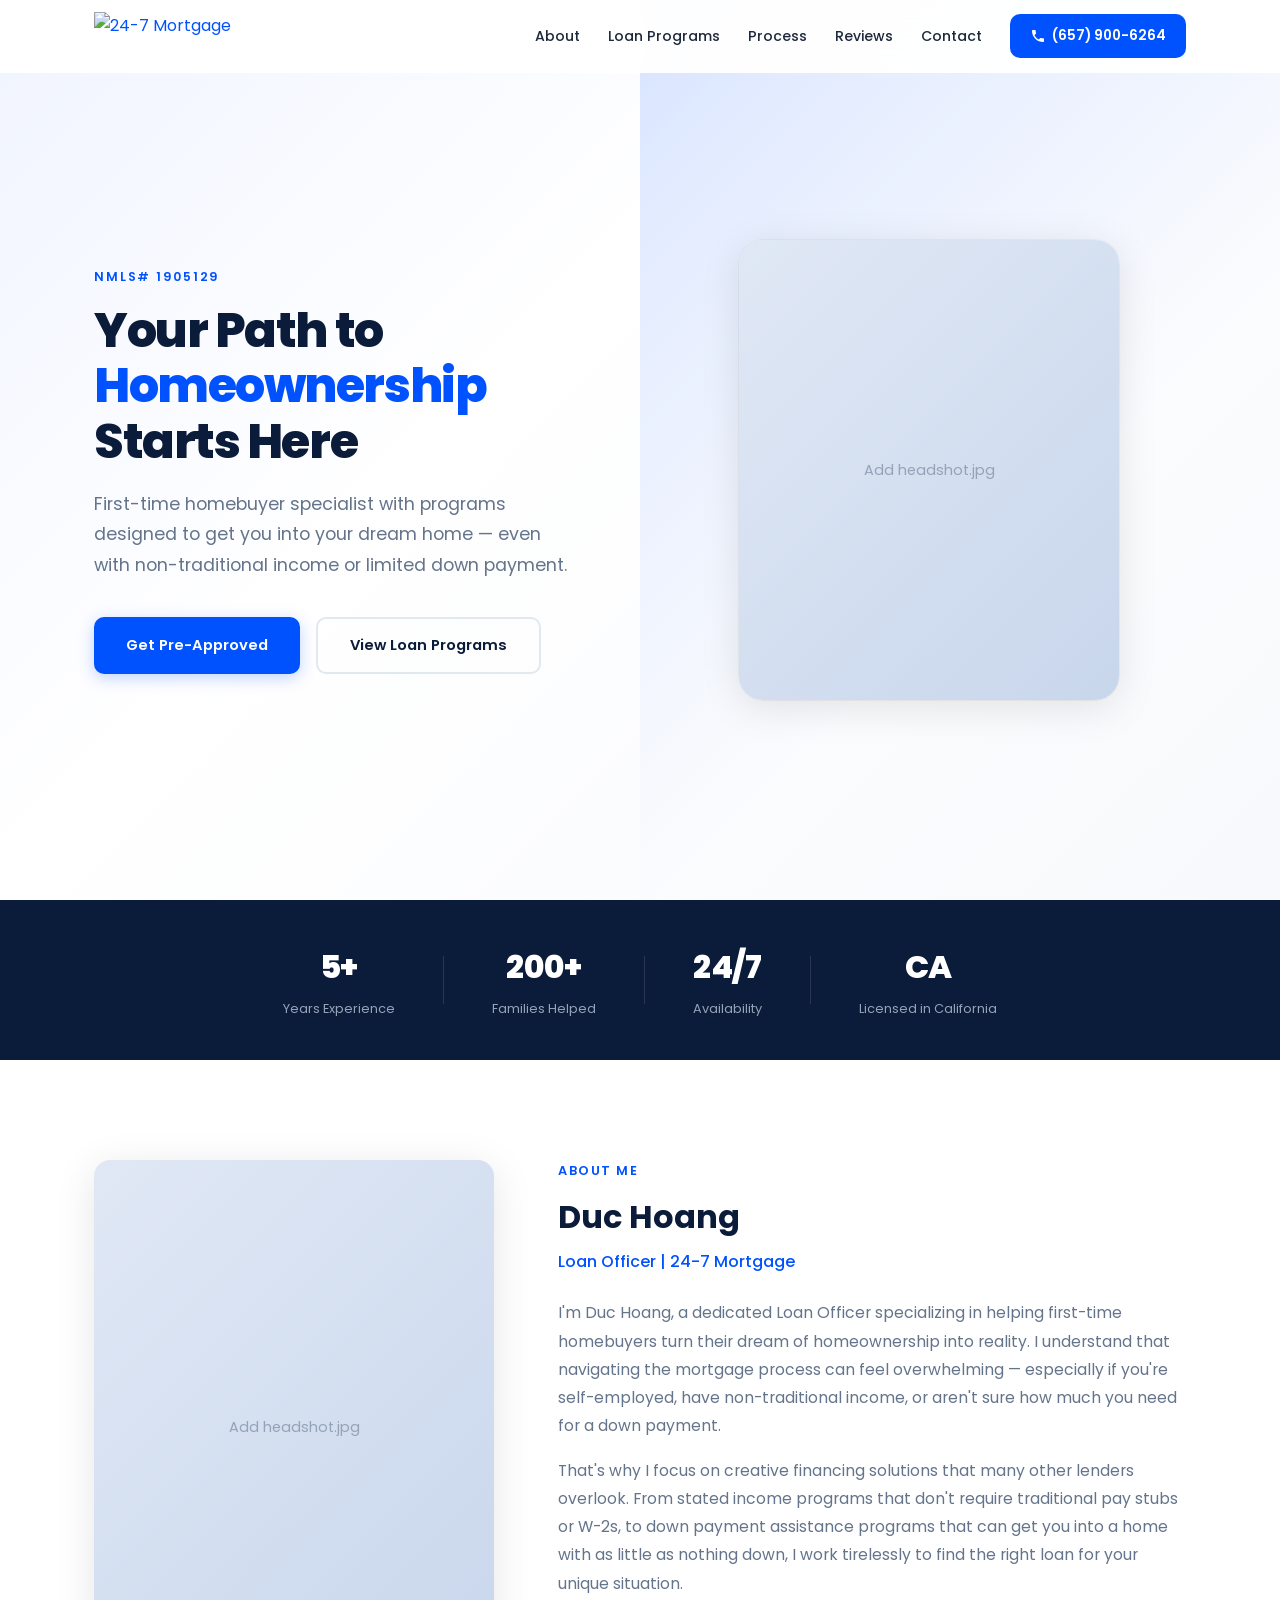
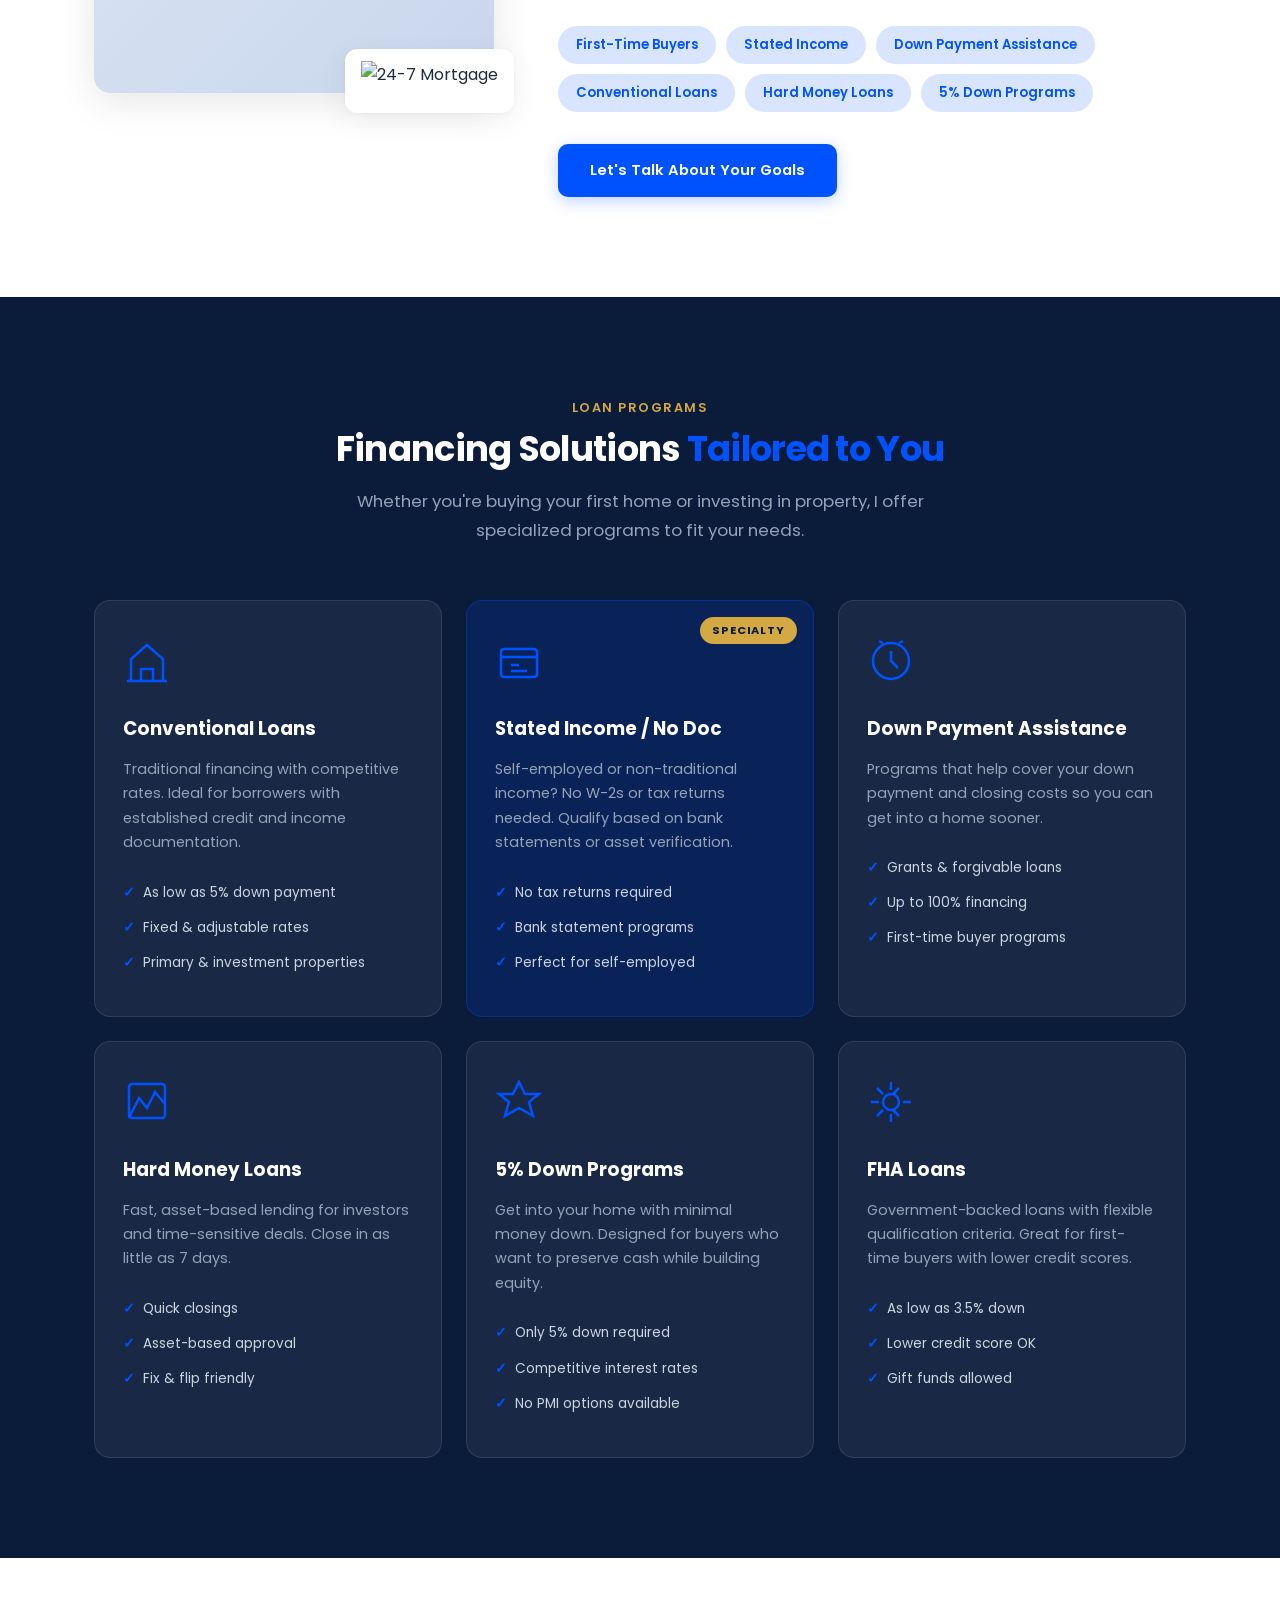
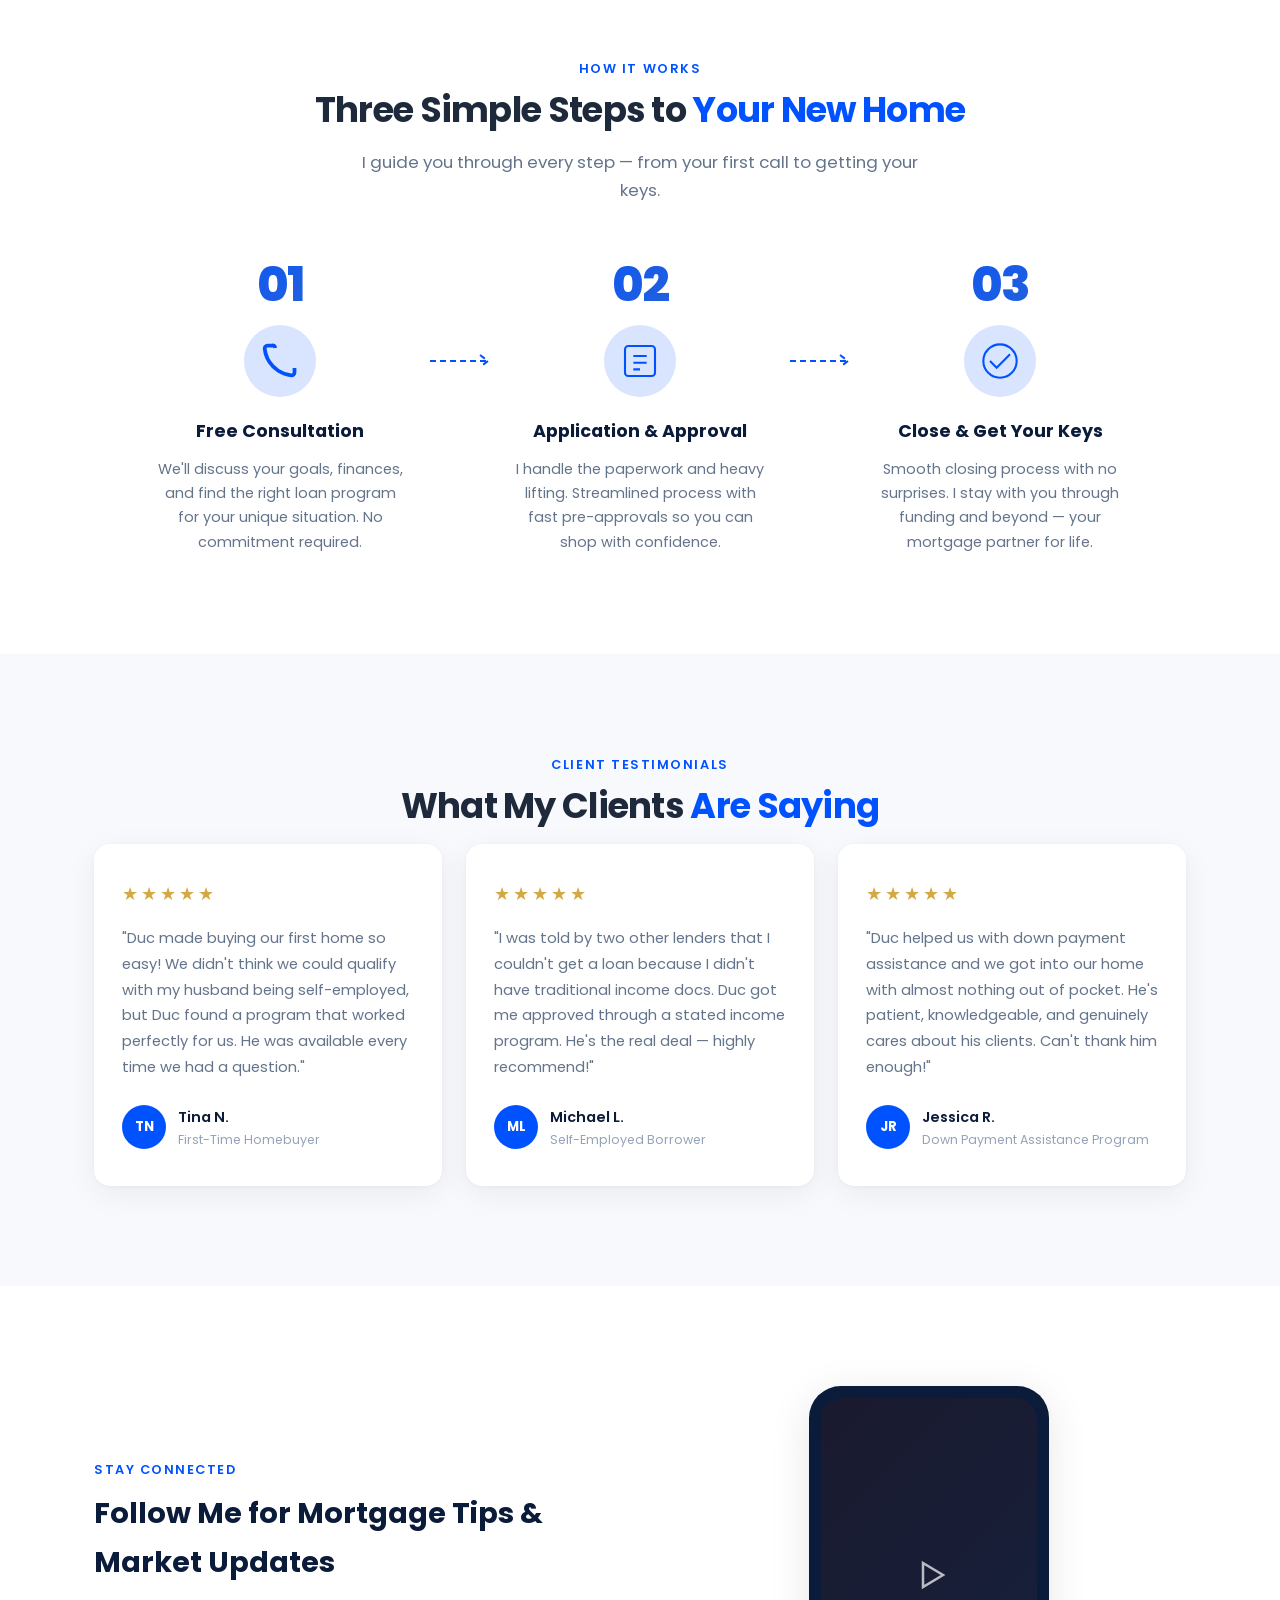
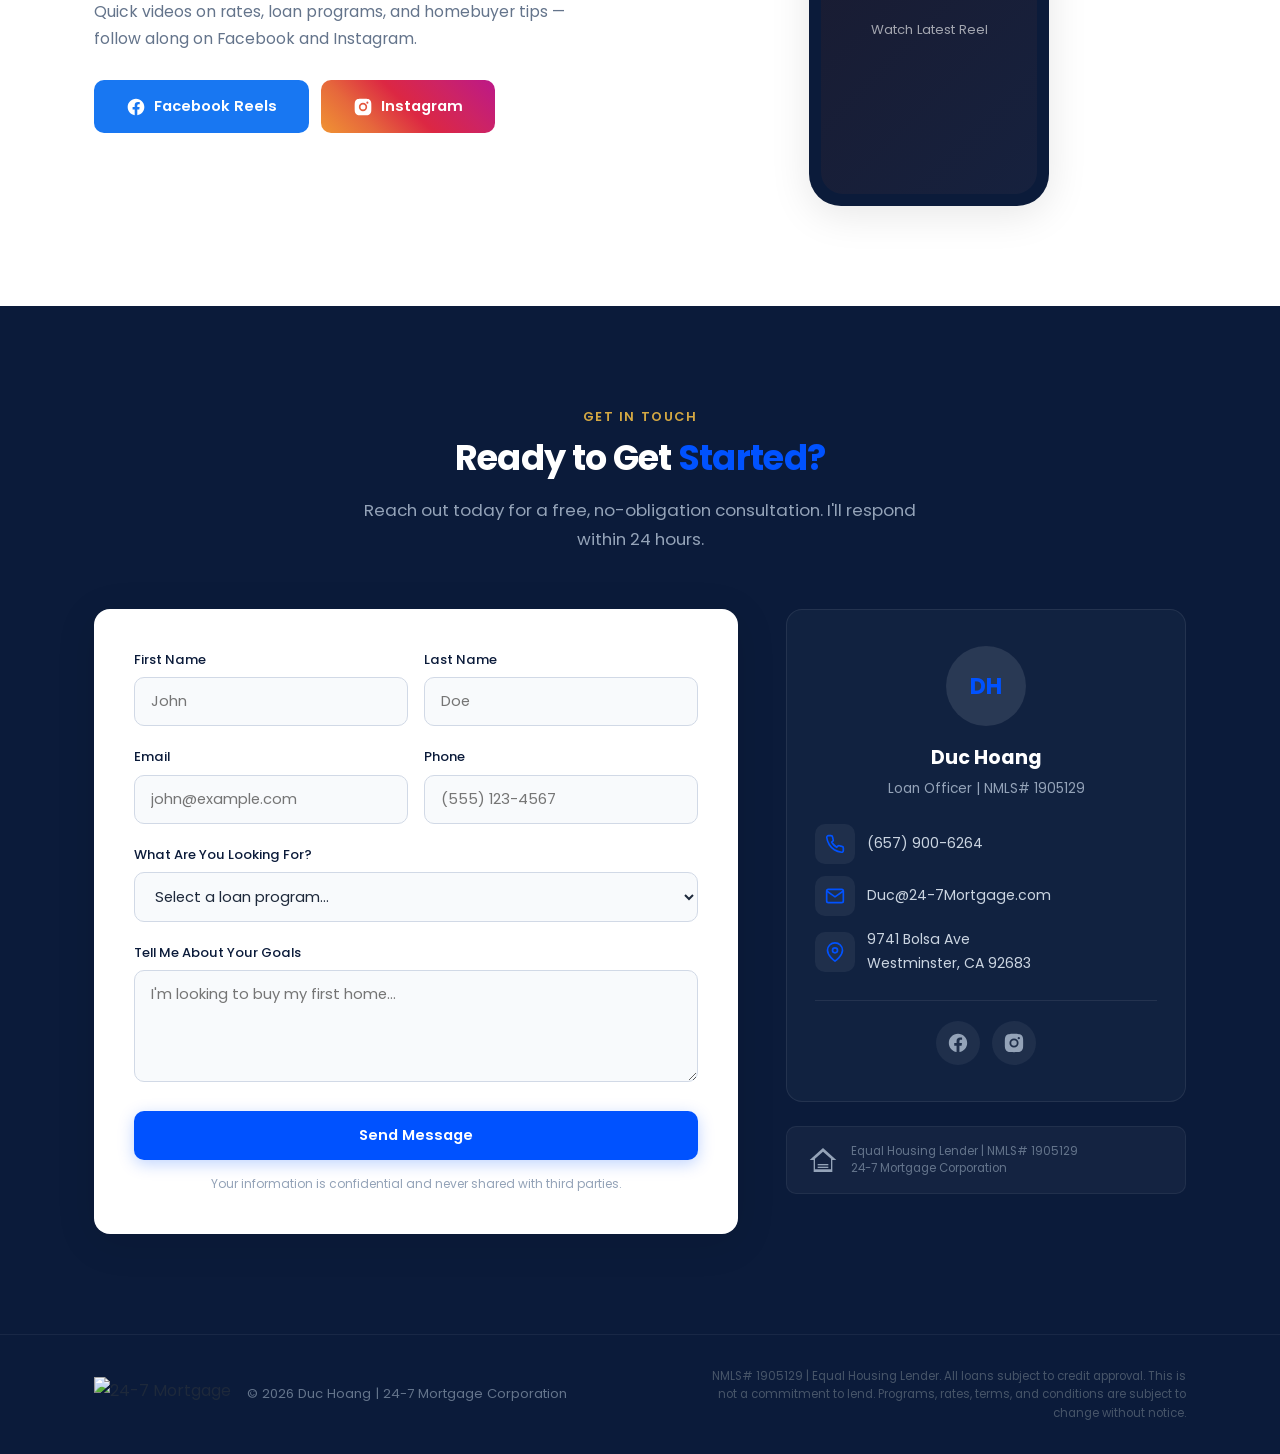
==== index.html @ 3cf1c1b5 "Initial commit: Duc Hoang loan officer website Single-page professional website with hero, about, lo" ====
<!DOCTYPE html>
<html lang="en">
<head>
  <meta charset="UTF-8">
  <meta name="viewport" content="width=device-width, initial-scale=1.0">
  <title>Duc Hoang | Loan Officer | 24-7 Mortgage</title>
  <meta name="description" content="Duc Hoang - Loan Officer at 24-7 Mortgage. First-time homebuyer specialist. Conventional, stated income, down payment assistance programs. NMLS# 1905129.">
  <link rel="preconnect" href="https://fonts.googleapis.com">
  <link rel="preconnect" href="https://fonts.gstatic.com" crossorigin>
  <link href="https://fonts.googleapis.com/css2?family=Poppins:wght@300;400;500;600;700;800&display=swap" rel="stylesheet">
  <link rel="stylesheet" href="styles.css">
</head>
<body>

  <!-- Navigation -->
  <nav class="navbar" id="navbar">
    <div class="nav-container">
      <a href="#hero" class="nav-logo">
        <img src="https://www.24-7mortgage.com/wp-content/uploads/2023/11/247-Logo-1.png" alt="24-7 Mortgage" class="logo-img">
      </a>
      <button class="nav-toggle" id="navToggle" aria-label="Toggle menu">
        <span></span><span></span><span></span>
      </button>
      <ul class="nav-links" id="navLinks">
        <li><a href="#about">About</a></li>
        <li><a href="#programs">Loan Programs</a></li>
        <li><a href="#process">Process</a></li>
        <li><a href="#reviews">Reviews</a></li>
        <li><a href="#contact">Contact</a></li>
        <li><a href="tel:6579006264" class="nav-cta">
          <svg viewBox="0 0 24 24" width="16" height="16" fill="currentColor"><path d="M6.62 10.79a15.053 15.053 0 006.59 6.59l2.2-2.2a1.003 1.003 0 011.01-.24c1.12.37 2.33.57 3.57.57.55 0 1 .45 1 1V20c0 .55-.45 1-1 1-9.39 0-17-7.61-17-17 0-.55.45-1 1-1h3.5c.55 0 1 .45 1 1 0 1.25.2 2.45.57 3.57.1.31.03.66-.25 1.02l-2.2 2.2z"/></svg>
          (657) 900-6264
        </a></li>
      </ul>
    </div>
  </nav>

  <!-- Hero Section -->
  <section class="hero" id="hero">
    <div class="hero-bg"></div>
    <div class="hero-container">
      <div class="hero-text">
        <p class="hero-label">NMLS# 1905129</p>
        <h1>Your Path to <span class="text-accent">Homeownership</span> Starts Here</h1>
        <p class="hero-subtitle">
          First-time homebuyer specialist with programs designed to get you into your dream home — even with non-traditional income or limited down payment.
        </p>
        <div class="hero-ctas">
          <a href="#contact" class="btn btn-primary">Get Pre-Approved</a>
          <a href="#programs" class="btn btn-outline">View Loan Programs</a>
        </div>
      </div>
      <div class="hero-image">
        <div class="hero-photo-wrapper">
          <!-- Save your headshot as "headshot.jpg" in this folder -->
          <img src="headshot.jpg" alt="Duc Hoang - Loan Officer" class="hero-photo"
               onerror="this.style.display='none'; this.parentElement.classList.add('placeholder-active');">
        </div>
      </div>
    </div>
  </section>

  <!-- Stats Bar -->
  <section class="stats-bar">
    <div class="stats-container">
      <div class="stat-item">
        <span class="stat-number" data-target="5">5+</span>
        <span class="stat-label">Years Experience</span>
      </div>
      <div class="stat-divider"></div>
      <div class="stat-item">
        <span class="stat-number">200+</span>
        <span class="stat-label">Families Helped</span>
      </div>
      <div class="stat-divider"></div>
      <div class="stat-item">
        <span class="stat-number">24/7</span>
        <span class="stat-label">Availability</span>
      </div>
      <div class="stat-divider"></div>
      <div class="stat-item">
        <span class="stat-number">CA</span>
        <span class="stat-label">Licensed in California</span>
      </div>
    </div>
  </section>

  <!-- About Section -->
  <section class="section" id="about">
    <div class="container">
      <div class="about-grid">
        <div class="about-image-col">
          <div class="about-photo-card">
            <img src="headshot.jpg" alt="Duc Hoang" class="about-photo"
                 onerror="this.style.display='none'; this.parentElement.classList.add('placeholder-active');">
          </div>
          <div class="about-badge">
            <img src="https://www.24-7mortgage.com/wp-content/uploads/2023/11/247-Logo-1.png" alt="24-7 Mortgage" class="about-logo">
          </div>
        </div>
        <div class="about-text-col">
          <p class="section-label">About Me</p>
          <h2>Duc Hoang</h2>
          <p class="about-title">Loan Officer | 24-7 Mortgage</p>
          <p class="about-bio">
            I'm Duc Hoang, a dedicated Loan Officer specializing in helping first-time homebuyers
            turn their dream of homeownership into reality. I understand that navigating the mortgage
            process can feel overwhelming — especially if you're self-employed, have non-traditional
            income, or aren't sure how much you need for a down payment.
          </p>
          <p class="about-bio">
            That's why I focus on creative financing solutions that many other lenders overlook.
            From stated income programs that don't require traditional pay stubs or W-2s, to
            down payment assistance programs that can get you into a home with as little as
            nothing down, I work tirelessly to find the right loan for your unique situation.
          </p>
          <div class="about-specialties">
            <div class="specialty-tag">First-Time Buyers</div>
            <div class="specialty-tag">Stated Income</div>
            <div class="specialty-tag">Down Payment Assistance</div>
            <div class="specialty-tag">Conventional Loans</div>
            <div class="specialty-tag">Hard Money Loans</div>
            <div class="specialty-tag">5% Down Programs</div>
          </div>
          <a href="#contact" class="btn btn-primary">Let's Talk About Your Goals</a>
        </div>
      </div>
    </div>
  </section>

  <!-- Loan Programs Section -->
  <section class="section section-dark" id="programs">
    <div class="container">
      <p class="section-label section-label-light">Loan Programs</p>
      <h2 class="section-heading section-heading-light">Financing Solutions <span class="text-accent">Tailored to You</span></h2>
      <p class="section-subtitle section-subtitle-light">
        Whether you're buying your first home or investing in property, I offer specialized programs to fit your needs.
      </p>

      <div class="programs-grid">
        <div class="program-card">
          <div class="program-icon">
            <svg viewBox="0 0 48 48" width="48" height="48" fill="none" stroke="#0052FF" stroke-width="2.5">
              <path d="M4 44h40M8 44V22l16-14 16 14v22M18 44V32h12v12"/>
            </svg>
          </div>
          <h3>Conventional Loans</h3>
          <p>Traditional financing with competitive rates. Ideal for borrowers with established credit and income documentation.</p>
          <ul class="program-features">
            <li>As low as 5% down payment</li>
            <li>Fixed & adjustable rates</li>
            <li>Primary & investment properties</li>
          </ul>
        </div>

        <div class="program-card program-card-featured">
          <div class="program-badge">Specialty</div>
          <div class="program-icon">
            <svg viewBox="0 0 48 48" width="48" height="48" fill="none" stroke="#0052FF" stroke-width="2.5">
              <rect x="6" y="12" width="36" height="28" rx="3"/><path d="M6 20h36M16 28h8M16 34h16"/>
            </svg>
          </div>
          <h3>Stated Income / No Doc</h3>
          <p>Self-employed or non-traditional income? No W-2s or tax returns needed. Qualify based on bank statements or asset verification.</p>
          <ul class="program-features">
            <li>No tax returns required</li>
            <li>Bank statement programs</li>
            <li>Perfect for self-employed</li>
          </ul>
        </div>

        <div class="program-card">
          <div class="program-icon">
            <svg viewBox="0 0 48 48" width="48" height="48" fill="none" stroke="#0052FF" stroke-width="2.5">
              <circle cx="24" cy="24" r="18"/><path d="M24 14v10l7 7"/><path d="M16 6l-4-2M32 6l4-2"/>
            </svg>
          </div>
          <h3>Down Payment Assistance</h3>
          <p>Programs that help cover your down payment and closing costs so you can get into a home sooner.</p>
          <ul class="program-features">
            <li>Grants & forgivable loans</li>
            <li>Up to 100% financing</li>
            <li>First-time buyer programs</li>
          </ul>
        </div>

        <div class="program-card">
          <div class="program-icon">
            <svg viewBox="0 0 48 48" width="48" height="48" fill="none" stroke="#0052FF" stroke-width="2.5">
              <path d="M6 40l10-20 8 10 8-16 10 12"/><rect x="6" y="6" width="36" height="34" rx="3"/>
            </svg>
          </div>
          <h3>Hard Money Loans</h3>
          <p>Fast, asset-based lending for investors and time-sensitive deals. Close in as little as 7 days.</p>
          <ul class="program-features">
            <li>Quick closings</li>
            <li>Asset-based approval</li>
            <li>Fix & flip friendly</li>
          </ul>
        </div>

        <div class="program-card">
          <div class="program-icon">
            <svg viewBox="0 0 48 48" width="48" height="48" fill="none" stroke="#0052FF" stroke-width="2.5">
              <path d="M24 4l6 12h14l-10 8 4 14-14-8-14 8 4-14L4 16h14z"/>
            </svg>
          </div>
          <h3>5% Down Programs</h3>
          <p>Get into your home with minimal money down. Designed for buyers who want to preserve cash while building equity.</p>
          <ul class="program-features">
            <li>Only 5% down required</li>
            <li>Competitive interest rates</li>
            <li>No PMI options available</li>
          </ul>
        </div>

        <div class="program-card">
          <div class="program-icon">
            <svg viewBox="0 0 48 48" width="48" height="48" fill="none" stroke="#0052FF" stroke-width="2.5">
              <path d="M24 4v8M4 24h8M36 24h8M24 36v8M10 10l6 6M32 10l-6 6M10 38l6-6M32 38l-6-6"/><circle cx="24" cy="24" r="8"/>
            </svg>
          </div>
          <h3>FHA Loans</h3>
          <p>Government-backed loans with flexible qualification criteria. Great for first-time buyers with lower credit scores.</p>
          <ul class="program-features">
            <li>As low as 3.5% down</li>
            <li>Lower credit score OK</li>
            <li>Gift funds allowed</li>
          </ul>
        </div>
      </div>
    </div>
  </section>

  <!-- Process Section -->
  <section class="section" id="process">
    <div class="container">
      <p class="section-label">How It Works</p>
      <h2 class="section-heading">Three Simple Steps to <span class="text-accent">Your New Home</span></h2>
      <p class="section-subtitle">
        I guide you through every step — from your first call to getting your keys.
      </p>

      <div class="process-grid">
        <div class="process-step">
          <div class="step-number">01</div>
          <div class="step-icon">
            <svg viewBox="0 0 48 48" width="40" height="40" fill="none" stroke="currentColor" stroke-width="2.5">
              <path d="M22 16.92v3a2 2 0 01-2.18 2 19.79 19.79 0 01-8.63-3.07 19.5 19.5 0 01-6-6A19.79 19.79 0 012.12 4.18 2 2 0 014.11 2h3a2 2 0 012 1.72" transform="scale(1.8) translate(1,1)"/>
            </svg>
          </div>
          <h3>Free Consultation</h3>
          <p>We'll discuss your goals, finances, and find the right loan program for your unique situation. No commitment required.</p>
        </div>

        <div class="process-connector">
          <svg viewBox="0 0 60 20" width="60" height="20" fill="none" stroke="#0052FF" stroke-width="2" stroke-dasharray="6 4">
            <path d="M0 10h60"/>
            <path d="M50 4l8 6-8 6" fill="none"/>
          </svg>
        </div>

        <div class="process-step">
          <div class="step-number">02</div>
          <div class="step-icon">
            <svg viewBox="0 0 48 48" width="40" height="40" fill="none" stroke="currentColor" stroke-width="2.5">
              <rect x="6" y="6" width="36" height="36" rx="4"/><path d="M16 18h16M16 26h16M16 34h8"/>
            </svg>
          </div>
          <h3>Application &amp; Approval</h3>
          <p>I handle the paperwork and heavy lifting. Streamlined process with fast pre-approvals so you can shop with confidence.</p>
        </div>

        <div class="process-connector">
          <svg viewBox="0 0 60 20" width="60" height="20" fill="none" stroke="#0052FF" stroke-width="2" stroke-dasharray="6 4">
            <path d="M0 10h60"/>
            <path d="M50 4l8 6-8 6" fill="none"/>
          </svg>
        </div>

        <div class="process-step">
          <div class="step-number">03</div>
          <div class="step-icon">
            <svg viewBox="0 0 48 48" width="40" height="40" fill="none" stroke="currentColor" stroke-width="2.5">
              <path d="M12 24l8 8 16-16"/><circle cx="24" cy="24" r="20"/>
            </svg>
          </div>
          <h3>Close &amp; Get Your Keys</h3>
          <p>Smooth closing process with no surprises. I stay with you through funding and beyond — your mortgage partner for life.</p>
        </div>
      </div>
    </div>
  </section>

  <!-- Reviews / Testimonials Section -->
  <section class="section section-alt" id="reviews">
    <div class="container">
      <p class="section-label">Client Testimonials</p>
      <h2 class="section-heading">What My Clients <span class="text-accent">Are Saying</span></h2>

      <div class="reviews-grid">
        <div class="review-card">
          <div class="review-stars">&#9733;&#9733;&#9733;&#9733;&#9733;</div>
          <p class="review-text">
            "Duc made buying our first home so easy! We didn't think we could qualify with my husband being self-employed, but Duc found a program that worked perfectly for us. He was available every time we had a question."
          </p>
          <div class="review-author">
            <div class="review-avatar">TN</div>
            <div>
              <p class="review-name">Tina N.</p>
              <p class="review-detail">First-Time Homebuyer</p>
            </div>
          </div>
        </div>

        <div class="review-card">
          <div class="review-stars">&#9733;&#9733;&#9733;&#9733;&#9733;</div>
          <p class="review-text">
            "I was told by two other lenders that I couldn't get a loan because I didn't have traditional income docs. Duc got me approved through a stated income program. He's the real deal — highly recommend!"
          </p>
          <div class="review-author">
            <div class="review-avatar">ML</div>
            <div>
              <p class="review-name">Michael L.</p>
              <p class="review-detail">Self-Employed Borrower</p>
            </div>
          </div>
        </div>

        <div class="review-card">
          <div class="review-stars">&#9733;&#9733;&#9733;&#9733;&#9733;</div>
          <p class="review-text">
            "Duc helped us with down payment assistance and we got into our home with almost nothing out of pocket. He's patient, knowledgeable, and genuinely cares about his clients. Can't thank him enough!"
          </p>
          <div class="review-author">
            <div class="review-avatar">JR</div>
            <div>
              <p class="review-name">Jessica R.</p>
              <p class="review-detail">Down Payment Assistance Program</p>
            </div>
          </div>
        </div>
      </div>
    </div>
  </section>

  <!-- Social / Facebook Reels Section -->
  <section class="section">
    <div class="container">
      <div class="social-banner">
        <div class="social-text">
          <p class="section-label">Stay Connected</p>
          <h2>Follow Me for Mortgage Tips &amp; Market Updates</h2>
          <p class="social-desc">Quick videos on rates, loan programs, and homebuyer tips — follow along on Facebook and Instagram.</p>
          <div class="social-links">
            <a href="https://www.facebook.com/duc.hoang.9146" class="btn btn-social-fb" target="_blank" rel="noopener">
              <svg viewBox="0 0 24 24" width="20" height="20" fill="currentColor"><path d="M12 2C6.477 2 2 6.477 2 12c0 4.991 3.657 9.128 8.438 9.879V14.89h-2.54V12h2.54V9.797c0-2.506 1.492-3.89 3.777-3.89 1.094 0 2.238.195 2.238.195v2.46h-1.26c-1.243 0-1.63.771-1.63 1.562V12h2.773l-.443 2.89h-2.33v6.989C18.343 21.129 22 16.99 22 12c0-5.523-4.477-10-10-10z"/></svg>
              Facebook Reels
            </a>
            <a href="https://www.instagram.com/duc.hoang.9146/" class="btn btn-social-ig" target="_blank" rel="noopener">
              <svg viewBox="0 0 24 24" width="20" height="20" fill="currentColor"><path d="M12 2c2.717 0 3.056.01 4.122.06 1.065.05 1.79.217 2.428.465.66.254 1.216.598 1.772 1.153.509.5.902 1.105 1.153 1.772.247.637.415 1.363.465 2.428.047 1.066.06 1.405.06 4.122 0 2.717-.01 3.056-.06 4.122-.05 1.065-.218 1.79-.465 2.428a4.883 4.883 0 01-1.153 1.772c-.5.508-1.105.902-1.772 1.153-.637.247-1.363.415-2.428.465-1.066.047-1.405.06-4.122.06-2.717 0-3.056-.01-4.122-.06-1.065-.05-1.79-.218-2.428-.465a4.89 4.89 0 01-1.772-1.153 4.904 4.904 0 01-1.153-1.772c-.248-.637-.415-1.363-.465-2.428C2.013 15.056 2 14.717 2 12c0-2.717.01-3.056.06-4.122.05-1.066.217-1.79.465-2.428a4.88 4.88 0 011.153-1.772A4.897 4.897 0 015.45 2.525c.638-.248 1.362-.415 2.428-.465C8.944 2.013 9.283 2 12 2zm0 5a5 5 0 100 10 5 5 0 000-10zm0 2a3 3 0 110 6 3 3 0 010-6zm5.25-3.5a1.25 1.25 0 10 0 2.5 1.25 1.25 0 000-2.5z"/></svg>
              Instagram
            </a>
          </div>
        </div>
        <div class="social-visual">
          <div class="social-phone-mockup">
            <div class="phone-screen">
              <div class="reel-placeholder">
                <svg viewBox="0 0 48 48" width="48" height="48" fill="none" stroke="#fff" stroke-width="2.5">
                  <polygon points="18,12 38,24 18,36"/>
                </svg>
                <p>Watch Latest Reel</p>
              </div>
            </div>
          </div>
        </div>
      </div>
    </div>
  </section>

  <!-- Contact Section -->
  <section class="section section-dark" id="contact">
    <div class="container">
      <p class="section-label section-label-light">Get In Touch</p>
      <h2 class="section-heading section-heading-light">Ready to Get <span class="text-accent">Started?</span></h2>
      <p class="section-subtitle section-subtitle-light">
        Reach out today for a free, no-obligation consultation. I'll respond within 24 hours.
      </p>

      <div class="contact-grid">
        <form class="contact-form" id="contactForm">
          <div class="form-row">
            <div class="form-group">
              <label for="firstName">First Name</label>
              <input type="text" id="firstName" name="firstName" required placeholder="John">
            </div>
            <div class="form-group">
              <label for="lastName">Last Name</label>
              <input type="text" id="lastName" name="lastName" required placeholder="Doe">
            </div>
          </div>
          <div class="form-row">
            <div class="form-group">
              <label for="email">Email</label>
              <input type="email" id="email" name="email" required placeholder="john@example.com">
            </div>
            <div class="form-group">
              <label for="phone">Phone</label>
              <input type="tel" id="phone" name="phone" placeholder="(555) 123-4567">
            </div>
          </div>
          <div class="form-group">
            <label for="loanType">What Are You Looking For?</label>
            <select id="loanType" name="loanType">
              <option value="">Select a loan program...</option>
              <option value="conventional">Conventional Loan</option>
              <option value="stated-income">Stated Income / No Doc</option>
              <option value="dpa">Down Payment Assistance</option>
              <option value="fha">FHA Loan</option>
              <option value="hard-money">Hard Money Loan</option>
              <option value="5-percent">5% Down Program</option>
              <option value="other">Other / Not Sure</option>
            </select>
          </div>
          <div class="form-group">
            <label for="message">Tell Me About Your Goals</label>
            <textarea id="message" name="message" rows="4" placeholder="I'm looking to buy my first home..."></textarea>
          </div>
          <button type="submit" class="btn btn-primary btn-full">Send Message</button>
          <p class="form-disclaimer">Your information is confidential and never shared with third parties.</p>
        </form>

        <div class="contact-info-col">
          <div class="contact-card">
            <div class="contact-photo-small">
              <img src="headshot.jpg" alt="Duc Hoang"
                   onerror="this.style.display='none'; this.parentElement.innerHTML='<span>DH</span>';">
            </div>
            <h3>Duc Hoang</h3>
            <p class="contact-card-title">Loan Officer | NMLS# 1905129</p>

            <div class="contact-details">
              <a href="tel:6579006264" class="contact-detail-item">
                <div class="detail-icon">
                  <svg viewBox="0 0 24 24" width="20" height="20" fill="none" stroke="currentColor" stroke-width="2"><path d="M22 16.92v3a2 2 0 01-2.18 2 19.79 19.79 0 01-8.63-3.07 19.5 19.5 0 01-6-6A19.79 19.79 0 012.12 4.18 2 2 0 014.11 2h3a2 2 0 012 1.72c.127.96.361 1.903.7 2.81a2 2 0 01-.45 2.11L8.09 9.91a16 16 0 006 6l1.27-1.27a2 2 0 012.11-.45c.907.339 1.85.573 2.81.7A2 2 0 0122 16.92z"/></svg>
                </div>
                (657) 900-6264
              </a>

              <a href="mailto:Duc@24-7Mortgage.com" class="contact-detail-item">
                <div class="detail-icon">
                  <svg viewBox="0 0 24 24" width="20" height="20" fill="none" stroke="currentColor" stroke-width="2"><path d="M4 4h16c1.1 0 2 .9 2 2v12c0 1.1-.9 2-2 2H4c-1.1 0-2-.9-2-2V6c0-1.1.9-2 2-2z"/><polyline points="22,6 12,13 2,6"/></svg>
                </div>
                Duc@24-7Mortgage.com
              </a>

              <div class="contact-detail-item">
                <div class="detail-icon">
                  <svg viewBox="0 0 24 24" width="20" height="20" fill="none" stroke="currentColor" stroke-width="2"><path d="M21 10c0 7-9 13-9 13s-9-6-9-13a9 9 0 0118 0z"/><circle cx="12" cy="10" r="3"/></svg>
                </div>
                <span>9741 Bolsa Ave<br>Westminster, CA 92683</span>
              </div>
            </div>

            <div class="contact-social-row">
              <a href="https://www.facebook.com/duc.hoang.9146" target="_blank" rel="noopener" class="social-icon-link" aria-label="Facebook">
                <svg viewBox="0 0 24 24" width="22" height="22" fill="currentColor"><path d="M12 2C6.477 2 2 6.477 2 12c0 4.991 3.657 9.128 8.438 9.879V14.89h-2.54V12h2.54V9.797c0-2.506 1.492-3.89 3.777-3.89 1.094 0 2.238.195 2.238.195v2.46h-1.26c-1.243 0-1.63.771-1.63 1.562V12h2.773l-.443 2.89h-2.33v6.989C18.343 21.129 22 16.99 22 12c0-5.523-4.477-10-10-10z"/></svg>
              </a>
              <a href="https://www.instagram.com/duc.hoang.9146/" target="_blank" rel="noopener" class="social-icon-link" aria-label="Instagram">
                <svg viewBox="0 0 24 24" width="22" height="22" fill="currentColor"><path d="M12 2c2.717 0 3.056.01 4.122.06 1.065.05 1.79.217 2.428.465.66.254 1.216.598 1.772 1.153.509.5.902 1.105 1.153 1.772.247.637.415 1.363.465 2.428.047 1.066.06 1.405.06 4.122 0 2.717-.01 3.056-.06 4.122-.05 1.065-.218 1.79-.465 2.428a4.883 4.883 0 01-1.153 1.772c-.5.508-1.105.902-1.772 1.153-.637.247-1.363.415-2.428.465-1.066.047-1.405.06-4.122.06-2.717 0-3.056-.01-4.122-.06-1.065-.05-1.79-.218-2.428-.465a4.89 4.89 0 01-1.772-1.153 4.904 4.904 0 01-1.153-1.772c-.248-.637-.415-1.363-.465-2.428C2.013 15.056 2 14.717 2 12c0-2.717.01-3.056.06-4.122.05-1.066.217-1.79.465-2.428a4.88 4.88 0 011.153-1.772A4.897 4.897 0 015.45 2.525c.638-.248 1.362-.415 2.428-.465C8.944 2.013 9.283 2 12 2zm0 5a5 5 0 100 10 5 5 0 000-10zm0 2a3 3 0 110 6 3 3 0 010-6zm5.25-3.5a1.25 1.25 0 10 0 2.5 1.25 1.25 0 000-2.5z"/></svg>
              </a>
            </div>
          </div>

          <div class="equal-housing">
            <svg viewBox="0 0 24 24" width="32" height="32" fill="#94a3b8"><path d="M12 3L2 12h3v9h14v-9h3L12 3zm0 2.84L18 11v8H6v-8l6-5.16z"/><rect x="8" y="15" width="8" height="1" fill="#94a3b8"/><rect x="8" y="17" width="8" height="1" fill="#94a3b8"/></svg>
            <p>Equal Housing Lender | NMLS# 1905129<br>24-7 Mortgage Corporation</p>
          </div>
        </div>
      </div>
    </div>
  </section>

  <!-- Footer -->
  <footer class="footer">
    <div class="container footer-grid">
      <div class="footer-left">
        <img src="https://www.24-7mortgage.com/wp-content/uploads/2023/11/247-Logo-1.png" alt="24-7 Mortgage" class="footer-logo">
        <p>&copy; 2026 Duc Hoang | 24-7 Mortgage Corporation</p>
      </div>
      <div class="footer-right">
        <p class="footer-legal">
          NMLS# 1905129 | Equal Housing Lender. All loans subject to credit approval.
          This is not a commitment to lend. Programs, rates, terms, and conditions are subject to change without notice.
        </p>
      </div>
    </div>
  </footer>

  <script src="script.js"></script>
</body>
</html>
---- styles.css ----
/* ===== Reset & Base ===== */
*, *::before, *::after {
  margin: 0;
  padding: 0;
  box-sizing: border-box;
}

:root {
  --color-primary: #0C3DAF;
  --color-primary-dark: #0a2f85;
  --color-primary-light: #3366CC;
  --color-accent: #0052FF;
  --color-accent-glow: rgba(0, 82, 255, 0.15);
  --color-dark: #0B1B3A;
  --color-dark-soft: #112240;
  --color-text: #1e293b;
  --color-text-light: #64748b;
  --color-text-muted: #94a3b8;
  --color-bg: #ffffff;
  --color-bg-alt: #f7f9fc;
  --color-border: #e2e8f0;
  --color-gold: #D4A843;
  --font: 'Poppins', -apple-system, BlinkMacSystemFont, sans-serif;
  --max-width: 1140px;
  --radius: 16px;
  --radius-sm: 10px;
  --shadow: 0 2px 8px rgba(0,0,0,0.06), 0 8px 24px rgba(0,0,0,0.04);
  --shadow-lg: 0 8px 40px rgba(0,0,0,0.1);
  --shadow-card: 0 1px 4px rgba(0,0,0,0.04), 0 8px 32px rgba(0,0,0,0.06);
  --transition: 0.3s ease;
}

html {
  scroll-behavior: smooth;
  scroll-padding-top: 80px;
}

body {
  font-family: var(--font);
  color: var(--color-text);
  background: var(--color-bg);
  line-height: 1.7;
  -webkit-font-smoothing: antialiased;
}

a {
  color: var(--color-accent);
  text-decoration: none;
  transition: color var(--transition);
}

a:hover { color: var(--color-primary); }

img { max-width: 100%; display: block; }

/* ===== Layout ===== */
.container {
  max-width: var(--max-width);
  margin: 0 auto;
  padding: 0 24px;
}

.section { padding: 100px 0; }
.section-alt { background: var(--color-bg-alt); }

.section-dark {
  background: var(--color-dark);
  color: #fff;
}

.section-label {
  font-size: 0.8rem;
  font-weight: 600;
  text-transform: uppercase;
  letter-spacing: 0.12em;
  color: var(--color-accent);
  margin-bottom: 8px;
}

.section-label-light { color: var(--color-gold); }

.section-heading {
  font-size: 2.2rem;
  font-weight: 700;
  line-height: 1.25;
  margin-bottom: 16px;
  letter-spacing: -0.02em;
}

.section-heading-light { color: #fff; }

.section-subtitle {
  color: var(--color-text-light);
  max-width: 580px;
  margin: 0 auto 56px;
  font-size: 1.05rem;
  text-align: center;
}

.section-subtitle-light { color: #94a3b8; }

.text-accent { color: var(--color-accent); }

/* Center headings when no grid */
.section-label,
.section-heading {
  text-align: center;
}

/* ===== Navbar ===== */
.navbar {
  position: fixed;
  top: 0;
  left: 0;
  right: 0;
  z-index: 1000;
  background: rgba(255,255,255,0.95);
  backdrop-filter: blur(16px);
  border-bottom: 1px solid transparent;
  transition: all var(--transition);
}

.navbar.scrolled {
  border-bottom-color: var(--color-border);
  box-shadow: 0 2px 20px rgba(0,0,0,0.06);
}

.nav-container {
  max-width: var(--max-width);
  margin: 0 auto;
  padding: 0 24px;
  display: flex;
  align-items: center;
  justify-content: space-between;
  height: 72px;
}

.nav-logo { display: flex; align-items: center; }

.logo-img {
  height: 48px;
  width: auto;
}

.nav-links {
  list-style: none;
  display: flex;
  align-items: center;
  gap: 28px;
}

.nav-links a {
  font-size: 0.88rem;
  font-weight: 500;
  color: var(--color-text);
  transition: color var(--transition);
}

.nav-links a:hover { color: var(--color-accent); }

.nav-cta {
  display: inline-flex !important;
  align-items: center;
  gap: 6px;
  background: var(--color-accent);
  color: #fff !important;
  padding: 10px 20px;
  border-radius: var(--radius-sm);
  font-weight: 600 !important;
  font-size: 0.85rem !important;
  transition: background var(--transition), transform var(--transition) !important;
}

.nav-cta:hover {
  background: var(--color-primary) !important;
  color: #fff !important;
  transform: translateY(-1px);
}

.nav-toggle {
  display: none;
  flex-direction: column;
  gap: 5px;
  background: none;
  border: none;
  cursor: pointer;
  padding: 6px;
}

.nav-toggle span {
  width: 24px;
  height: 2.5px;
  background: var(--color-dark);
  border-radius: 2px;
  transition: var(--transition);
}

/* ===== Hero ===== */
.hero {
  position: relative;
  min-height: 100vh;
  display: flex;
  align-items: center;
  overflow: hidden;
  background: linear-gradient(135deg, #f0f4ff 0%, #ffffff 40%, #f7f9fc 100%);
}

.hero-bg {
  position: absolute;
  top: 0;
  right: 0;
  width: 50%;
  height: 100%;
  background: linear-gradient(135deg, var(--color-accent-glow) 0%, transparent 60%);
  pointer-events: none;
}

.hero-container {
  max-width: var(--max-width);
  margin: 0 auto;
  padding: 120px 24px 80px;
  display: grid;
  grid-template-columns: 1fr 1fr;
  gap: 64px;
  align-items: center;
  width: 100%;
}

.hero-text { position: relative; z-index: 2; }

.hero-label {
  font-size: 0.78rem;
  font-weight: 600;
  text-transform: uppercase;
  letter-spacing: 0.15em;
  color: var(--color-accent);
  margin-bottom: 16px;
}

.hero h1 {
  font-size: 3rem;
  font-weight: 800;
  line-height: 1.15;
  color: var(--color-dark);
  letter-spacing: -0.03em;
  margin-bottom: 20px;
}

.hero-subtitle {
  font-size: 1.1rem;
  color: var(--color-text-light);
  line-height: 1.75;
  margin-bottom: 36px;
  max-width: 480px;
}

.hero-ctas {
  display: flex;
  gap: 16px;
  flex-wrap: wrap;
}

.hero-image {
  display: flex;
  justify-content: center;
  align-items: center;
  position: relative;
  z-index: 2;
}

.hero-photo-wrapper {
  width: 380px;
  height: 460px;
  border-radius: 24px;
  overflow: hidden;
  background: linear-gradient(135deg, #e0e8f5, #c8d6ec);
  box-shadow: var(--shadow-lg), 0 0 0 1px rgba(0,0,0,0.04);
  position: relative;
}

.hero-photo-wrapper.placeholder-active::after {
  content: "Add headshot.jpg";
  position: absolute;
  inset: 0;
  display: flex;
  align-items: center;
  justify-content: center;
  color: var(--color-text-muted);
  font-size: 0.9rem;
}

.hero-photo {
  width: 100%;
  height: 100%;
  object-fit: cover;
  object-position: top center;
}

/* ===== Buttons ===== */
.btn {
  display: inline-flex;
  align-items: center;
  gap: 8px;
  font-family: var(--font);
  font-weight: 600;
  font-size: 0.92rem;
  padding: 14px 32px;
  border-radius: var(--radius-sm);
  border: none;
  cursor: pointer;
  transition: all var(--transition);
  text-decoration: none;
}

.btn-primary {
  background: var(--color-accent);
  color: #fff;
  box-shadow: 0 4px 16px rgba(0, 82, 255, 0.25);
}

.btn-primary:hover {
  background: var(--color-primary);
  color: #fff;
  transform: translateY(-2px);
  box-shadow: 0 6px 24px rgba(0, 82, 255, 0.35);
}

.btn-outline {
  background: transparent;
  color: var(--color-dark);
  border: 2px solid var(--color-border);
}

.btn-outline:hover {
  border-color: var(--color-accent);
  color: var(--color-accent);
  transform: translateY(-2px);
}

.btn-full { width: 100%; justify-content: center; }

.btn-social-fb {
  background: #1877F2;
  color: #fff;
}

.btn-social-fb:hover {
  background: #1466d4;
  color: #fff;
  transform: translateY(-2px);
}

.btn-social-ig {
  background: linear-gradient(45deg, #f09433, #e6683c, #dc2743, #cc2366, #bc1888);
  color: #fff;
}

.btn-social-ig:hover {
  opacity: 0.9;
  color: #fff;
  transform: translateY(-2px);
}

/* ===== Stats Bar ===== */
.stats-bar {
  background: var(--color-dark);
  padding: 40px 0;
}

.stats-container {
  max-width: var(--max-width);
  margin: 0 auto;
  padding: 0 24px;
  display: flex;
  justify-content: center;
  align-items: center;
  gap: 48px;
}

.stat-item {
  display: flex;
  flex-direction: column;
  align-items: center;
  text-align: center;
}

.stat-item .stat-number {
  font-size: 2rem;
  font-weight: 800;
  color: #fff;
  letter-spacing: -0.02em;
}

.stat-item .stat-label {
  font-size: 0.8rem;
  color: #94a3b8;
  margin-top: 4px;
  font-weight: 400;
}

.stat-divider {
  width: 1px;
  height: 48px;
  background: rgba(255,255,255,0.12);
}

/* ===== About ===== */
.about-grid {
  display: grid;
  grid-template-columns: 400px 1fr;
  gap: 64px;
  align-items: start;
}

.about-image-col {
  position: relative;
}

.about-photo-card {
  border-radius: var(--radius);
  overflow: hidden;
  background: linear-gradient(135deg, #e0e8f5, #c8d6ec);
  aspect-ratio: 3/4;
  box-shadow: var(--shadow-lg);
  position: relative;
}

.about-photo-card.placeholder-active::after {
  content: "Add headshot.jpg";
  position: absolute;
  inset: 0;
  display: flex;
  align-items: center;
  justify-content: center;
  color: var(--color-text-muted);
  font-size: 0.9rem;
}

.about-photo {
  width: 100%;
  height: 100%;
  object-fit: cover;
  object-position: top center;
}

.about-badge {
  position: absolute;
  bottom: -20px;
  right: -20px;
  background: #fff;
  border-radius: 12px;
  padding: 12px 16px;
  box-shadow: var(--shadow-card);
}

.about-logo {
  height: 40px;
  width: auto;
}

.about-text-col .section-label { text-align: left; }

.about-text-col h2 {
  font-size: 2rem;
  font-weight: 700;
  color: var(--color-dark);
  margin-bottom: 4px;
  text-align: left;
}

.about-title {
  font-size: 1rem;
  color: var(--color-accent);
  font-weight: 500;
  margin-bottom: 24px;
}

.about-bio {
  color: var(--color-text-light);
  font-size: 0.98rem;
  line-height: 1.8;
  margin-bottom: 16px;
}

.about-specialties {
  display: flex;
  flex-wrap: wrap;
  gap: 10px;
  margin: 28px 0 32px;
}

.specialty-tag {
  background: var(--color-accent-glow);
  color: var(--color-accent);
  padding: 8px 18px;
  border-radius: 50px;
  font-size: 0.82rem;
  font-weight: 600;
}

/* ===== Loan Programs ===== */
.programs-grid {
  display: grid;
  grid-template-columns: repeat(3, 1fr);
  gap: 24px;
}

.program-card {
  background: rgba(255,255,255,0.06);
  border: 1px solid rgba(255,255,255,0.1);
  border-radius: var(--radius);
  padding: 36px 28px;
  transition: all var(--transition);
  position: relative;
}

.program-card:hover {
  background: rgba(255,255,255,0.1);
  border-color: rgba(255,255,255,0.2);
  transform: translateY(-4px);
}

.program-card-featured {
  background: rgba(0, 82, 255, 0.15);
  border-color: rgba(0, 82, 255, 0.3);
}

.program-badge {
  position: absolute;
  top: 16px;
  right: 16px;
  background: var(--color-gold);
  color: var(--color-dark);
  font-size: 0.7rem;
  font-weight: 700;
  text-transform: uppercase;
  letter-spacing: 0.08em;
  padding: 4px 12px;
  border-radius: 50px;
}

.program-icon {
  margin-bottom: 20px;
}

.program-card h3 {
  font-size: 1.15rem;
  font-weight: 700;
  color: #fff;
  margin-bottom: 12px;
}

.program-card > p {
  font-size: 0.9rem;
  color: #94a3b8;
  line-height: 1.7;
  margin-bottom: 20px;
}

.program-features {
  list-style: none;
}

.program-features li {
  font-size: 0.85rem;
  color: #cbd5e1;
  padding: 6px 0;
  padding-left: 20px;
  position: relative;
}

.program-features li::before {
  content: "✓";
  position: absolute;
  left: 0;
  color: var(--color-accent);
  font-weight: 700;
}

/* ===== Process ===== */
.process-grid {
  display: flex;
  align-items: flex-start;
  justify-content: center;
  gap: 0;
}

.process-step {
  flex: 1;
  max-width: 300px;
  text-align: center;
  padding: 0 24px;
}

.step-number {
  font-size: 3rem;
  font-weight: 800;
  color: var(--color-accent-glow);
  letter-spacing: -0.04em;
  line-height: 1;
  margin-bottom: 16px;
  background: linear-gradient(135deg, var(--color-accent), var(--color-primary-light));
  -webkit-background-clip: text;
  -webkit-text-fill-color: transparent;
  background-clip: text;
}

.step-icon {
  width: 72px;
  height: 72px;
  border-radius: 50%;
  background: var(--color-accent-glow);
  display: flex;
  align-items: center;
  justify-content: center;
  margin: 0 auto 20px;
  color: var(--color-accent);
}

.process-step h3 {
  font-size: 1.1rem;
  font-weight: 700;
  color: var(--color-dark);
  margin-bottom: 10px;
}

.process-step p {
  font-size: 0.9rem;
  color: var(--color-text-light);
  line-height: 1.7;
}

.process-connector {
  display: flex;
  align-items: center;
  padding-top: 90px;
  flex-shrink: 0;
}

/* ===== Reviews ===== */
.reviews-grid {
  display: grid;
  grid-template-columns: repeat(3, 1fr);
  gap: 24px;
}

.review-card {
  background: #fff;
  border-radius: var(--radius);
  padding: 36px 28px;
  box-shadow: var(--shadow-card);
  transition: transform var(--transition), box-shadow var(--transition);
  display: flex;
  flex-direction: column;
}

.review-card:hover {
  transform: translateY(-4px);
  box-shadow: var(--shadow-lg);
}

.review-stars {
  color: var(--color-gold);
  font-size: 1.1rem;
  margin-bottom: 16px;
  letter-spacing: 3px;
}

.review-text {
  color: var(--color-text-light);
  font-size: 0.92rem;
  line-height: 1.75;
  margin-bottom: 24px;
  flex-grow: 1;
}

.review-author {
  display: flex;
  align-items: center;
  gap: 12px;
}

.review-avatar {
  width: 44px;
  height: 44px;
  border-radius: 50%;
  background: var(--color-accent);
  color: #fff;
  display: flex;
  align-items: center;
  justify-content: center;
  font-weight: 700;
  font-size: 0.82rem;
  flex-shrink: 0;
}

.review-name {
  font-weight: 600;
  font-size: 0.9rem;
  color: var(--color-dark);
}

.review-detail {
  font-size: 0.78rem;
  color: var(--color-text-muted);
}

/* ===== Social Banner ===== */
.social-banner {
  display: grid;
  grid-template-columns: 1fr 1fr;
  gap: 64px;
  align-items: center;
}

.social-text h2 {
  font-size: 1.8rem;
  font-weight: 700;
  color: var(--color-dark);
  margin-bottom: 12px;
  text-align: left;
}

.social-text .section-label { text-align: left; }

.social-desc {
  color: var(--color-text-light);
  font-size: 0.98rem;
  margin-bottom: 28px;
  line-height: 1.7;
}

.social-links {
  display: flex;
  gap: 12px;
  flex-wrap: wrap;
}

.social-visual {
  display: flex;
  justify-content: center;
}

.social-phone-mockup {
  width: 240px;
  height: 420px;
  background: var(--color-dark);
  border-radius: 32px;
  padding: 12px;
  box-shadow: var(--shadow-lg);
}

.phone-screen {
  width: 100%;
  height: 100%;
  background: linear-gradient(135deg, #1a1a2e, #16213e);
  border-radius: 22px;
  display: flex;
  align-items: center;
  justify-content: center;
  overflow: hidden;
}

.reel-placeholder {
  text-align: center;
  color: #fff;
}

.reel-placeholder svg {
  margin: 0 auto 12px;
  opacity: 0.7;
}

.reel-placeholder p {
  font-size: 0.82rem;
  opacity: 0.6;
}

/* ===== Contact ===== */
.contact-grid {
  display: grid;
  grid-template-columns: 1fr 400px;
  gap: 48px;
  align-items: start;
}

.contact-form {
  background: #fff;
  border-radius: var(--radius);
  padding: 40px;
  box-shadow: var(--shadow-lg);
}

.form-group { margin-bottom: 20px; }

.form-group label {
  display: block;
  font-weight: 500;
  font-size: 0.82rem;
  margin-bottom: 6px;
  color: var(--color-dark);
}

.form-group input,
.form-group select,
.form-group textarea {
  width: 100%;
  padding: 13px 16px;
  border: 1.5px solid #d1d9e6;
  border-radius: var(--radius-sm);
  font-family: var(--font);
  font-size: 0.92rem;
  color: var(--color-text);
  background: #f8fafc;
  transition: border-color var(--transition), box-shadow var(--transition), background var(--transition);
  outline: none;
}

.form-group input:focus,
.form-group select:focus,
.form-group textarea:focus {
  border-color: var(--color-accent);
  box-shadow: 0 0 0 3px var(--color-accent-glow);
  background: #fff;
}

.form-group textarea { resize: vertical; }

.form-row {
  display: grid;
  grid-template-columns: 1fr 1fr;
  gap: 16px;
}

.form-disclaimer {
  text-align: center;
  font-size: 0.75rem;
  color: var(--color-text-muted);
  margin-top: 14px;
}

/* Contact Info Column */
.contact-info-col {
  display: flex;
  flex-direction: column;
  gap: 24px;
}

.contact-card {
  background: var(--color-dark-soft);
  border-radius: var(--radius);
  padding: 36px 28px;
  text-align: center;
  border: 1px solid rgba(255,255,255,0.08);
}

.contact-photo-small {
  width: 80px;
  height: 80px;
  border-radius: 50%;
  overflow: hidden;
  margin: 0 auto 16px;
  background: rgba(255,255,255,0.1);
  display: flex;
  align-items: center;
  justify-content: center;
}

.contact-photo-small img {
  width: 100%;
  height: 100%;
  object-fit: cover;
}

.contact-photo-small span {
  font-size: 1.4rem;
  font-weight: 700;
  color: var(--color-accent);
}

.contact-card h3 {
  color: #fff;
  font-size: 1.2rem;
  font-weight: 700;
  margin-bottom: 2px;
}

.contact-card-title {
  color: var(--color-text-muted);
  font-size: 0.85rem;
  margin-bottom: 24px;
}

.contact-details {
  display: flex;
  flex-direction: column;
  gap: 12px;
  margin-bottom: 24px;
}

.contact-detail-item {
  display: flex;
  align-items: center;
  gap: 12px;
  color: #cbd5e1;
  font-size: 0.88rem;
  text-align: left;
  transition: color var(--transition);
}

a.contact-detail-item:hover { color: var(--color-accent); }

.detail-icon {
  width: 40px;
  height: 40px;
  border-radius: 10px;
  background: rgba(255,255,255,0.06);
  display: flex;
  align-items: center;
  justify-content: center;
  flex-shrink: 0;
  color: var(--color-accent);
}

.contact-social-row {
  display: flex;
  justify-content: center;
  gap: 12px;
  padding-top: 20px;
  border-top: 1px solid rgba(255,255,255,0.08);
}

.social-icon-link {
  width: 44px;
  height: 44px;
  border-radius: 50%;
  background: rgba(255,255,255,0.06);
  display: flex;
  align-items: center;
  justify-content: center;
  color: #94a3b8;
  transition: all var(--transition);
}

.social-icon-link:hover {
  background: var(--color-accent);
  color: #fff;
}

.equal-housing {
  display: flex;
  align-items: center;
  gap: 12px;
  padding: 16px 20px;
  border-radius: var(--radius-sm);
  background: rgba(255,255,255,0.04);
  border: 1px solid rgba(255,255,255,0.06);
}

.equal-housing p {
  font-size: 0.72rem;
  color: #64748b;
  line-height: 1.5;
}

/* ===== Footer ===== */
.footer {
  background: var(--color-dark);
  padding: 32px 0;
  border-top: 1px solid rgba(255,255,255,0.06);
}

.footer-grid {
  display: flex;
  align-items: center;
  justify-content: space-between;
  gap: 24px;
  flex-wrap: wrap;
}

.footer-left {
  display: flex;
  align-items: center;
  gap: 16px;
}

.footer-logo {
  height: 36px;
  width: auto;
}

.footer-left p {
  font-size: 0.82rem;
  color: #64748b;
}

.footer-legal {
  font-size: 0.72rem;
  color: #475569;
  max-width: 480px;
  text-align: right;
  line-height: 1.6;
}

/* ===== Form Success ===== */
.form-success {
  text-align: center;
  padding: 48px 24px;
}

.form-success svg { margin: 0 auto 16px; }

.form-success h3 {
  font-size: 1.3rem;
  color: var(--color-primary);
  margin-bottom: 8px;
}

.form-success p { color: var(--color-text-light); }

/* ===== Animations ===== */
@keyframes fadeInUp {
  from { opacity: 0; transform: translateY(24px); }
  to { opacity: 1; transform: translateY(0); }
}

.hero-text { animation: fadeInUp 0.8s ease forwards; }
.hero-image { animation: fadeInUp 0.8s 0.2s ease forwards; opacity: 0; animation-fill-mode: forwards; }

/* ===== Responsive ===== */
@media (max-width: 992px) {
  .hero-container {
    grid-template-columns: 1fr;
    text-align: center;
    gap: 40px;
  }

  .hero-subtitle { margin: 0 auto 36px; }
  .hero-ctas { justify-content: center; }

  .hero-photo-wrapper {
    width: 280px;
    height: 340px;
    margin: 0 auto;
  }

  .about-grid {
    grid-template-columns: 1fr;
    gap: 40px;
  }

  .about-image-col { max-width: 360px; margin: 0 auto; }
  .about-text-col { text-align: center; }
  .about-text-col .section-label,
  .about-text-col h2 { text-align: center; }
  .about-specialties { justify-content: center; }
  .about-text-col .btn { margin: 0 auto; }

  .programs-grid { grid-template-columns: repeat(2, 1fr); }

  .social-banner {
    grid-template-columns: 1fr;
    text-align: center;
    gap: 40px;
  }

  .social-text h2,
  .social-text .section-label { text-align: center; }
  .social-desc { margin: 0 auto 28px; }
  .social-links { justify-content: center; }

  .contact-grid { grid-template-columns: 1fr; }
}

@media (max-width: 768px) {
  .nav-toggle { display: flex; }

  .nav-links {
    position: fixed;
    top: 72px;
    left: 0;
    right: 0;
    background: rgba(255,255,255,0.98);
    backdrop-filter: blur(16px);
    flex-direction: column;
    padding: 24px;
    gap: 16px;
    border-bottom: 1px solid var(--color-border);
    transform: translateY(-120%);
    transition: transform 0.3s ease;
    box-shadow: var(--shadow-lg);
  }

  .nav-links.active { transform: translateY(0); }

  .hero { min-height: auto; }

  .hero h1 { font-size: 2.2rem; }

  .section { padding: 72px 0; }
  .section-heading { font-size: 1.7rem; }

  .stats-container {
    flex-wrap: wrap;
    gap: 24px;
  }

  .stat-divider { display: none; }
  .stat-item { flex: 1; min-width: 120px; }

  .programs-grid { grid-template-columns: 1fr; }
  .reviews-grid { grid-template-columns: 1fr; }

  .process-grid { flex-direction: column; align-items: center; }
  .process-connector { display: none; }

  .form-row { grid-template-columns: 1fr; }

  .contact-form { padding: 28px 20px; }

  .footer-grid { flex-direction: column; text-align: center; }
  .footer-left { flex-direction: column; }
  .footer-legal { text-align: center; max-width: 100%; }

  .social-phone-mockup {
    width: 200px;
    height: 350px;
  }
}
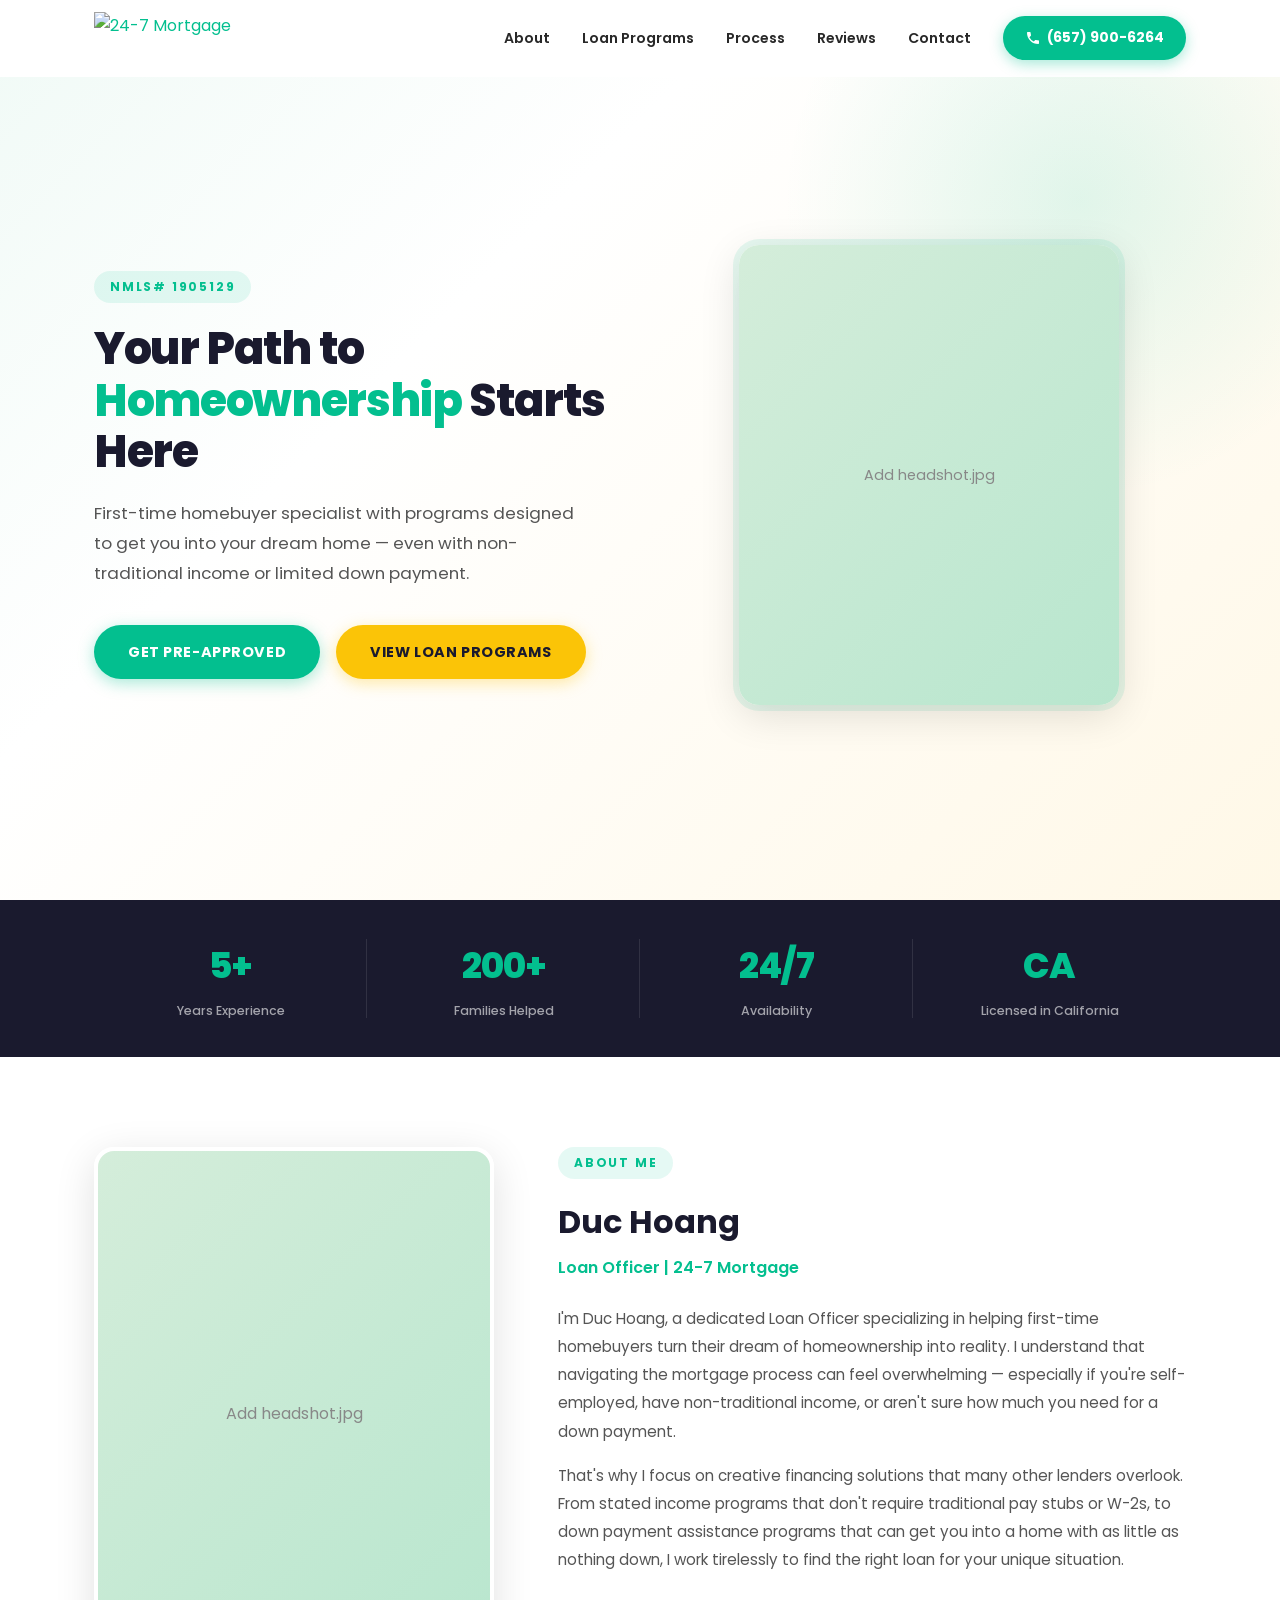
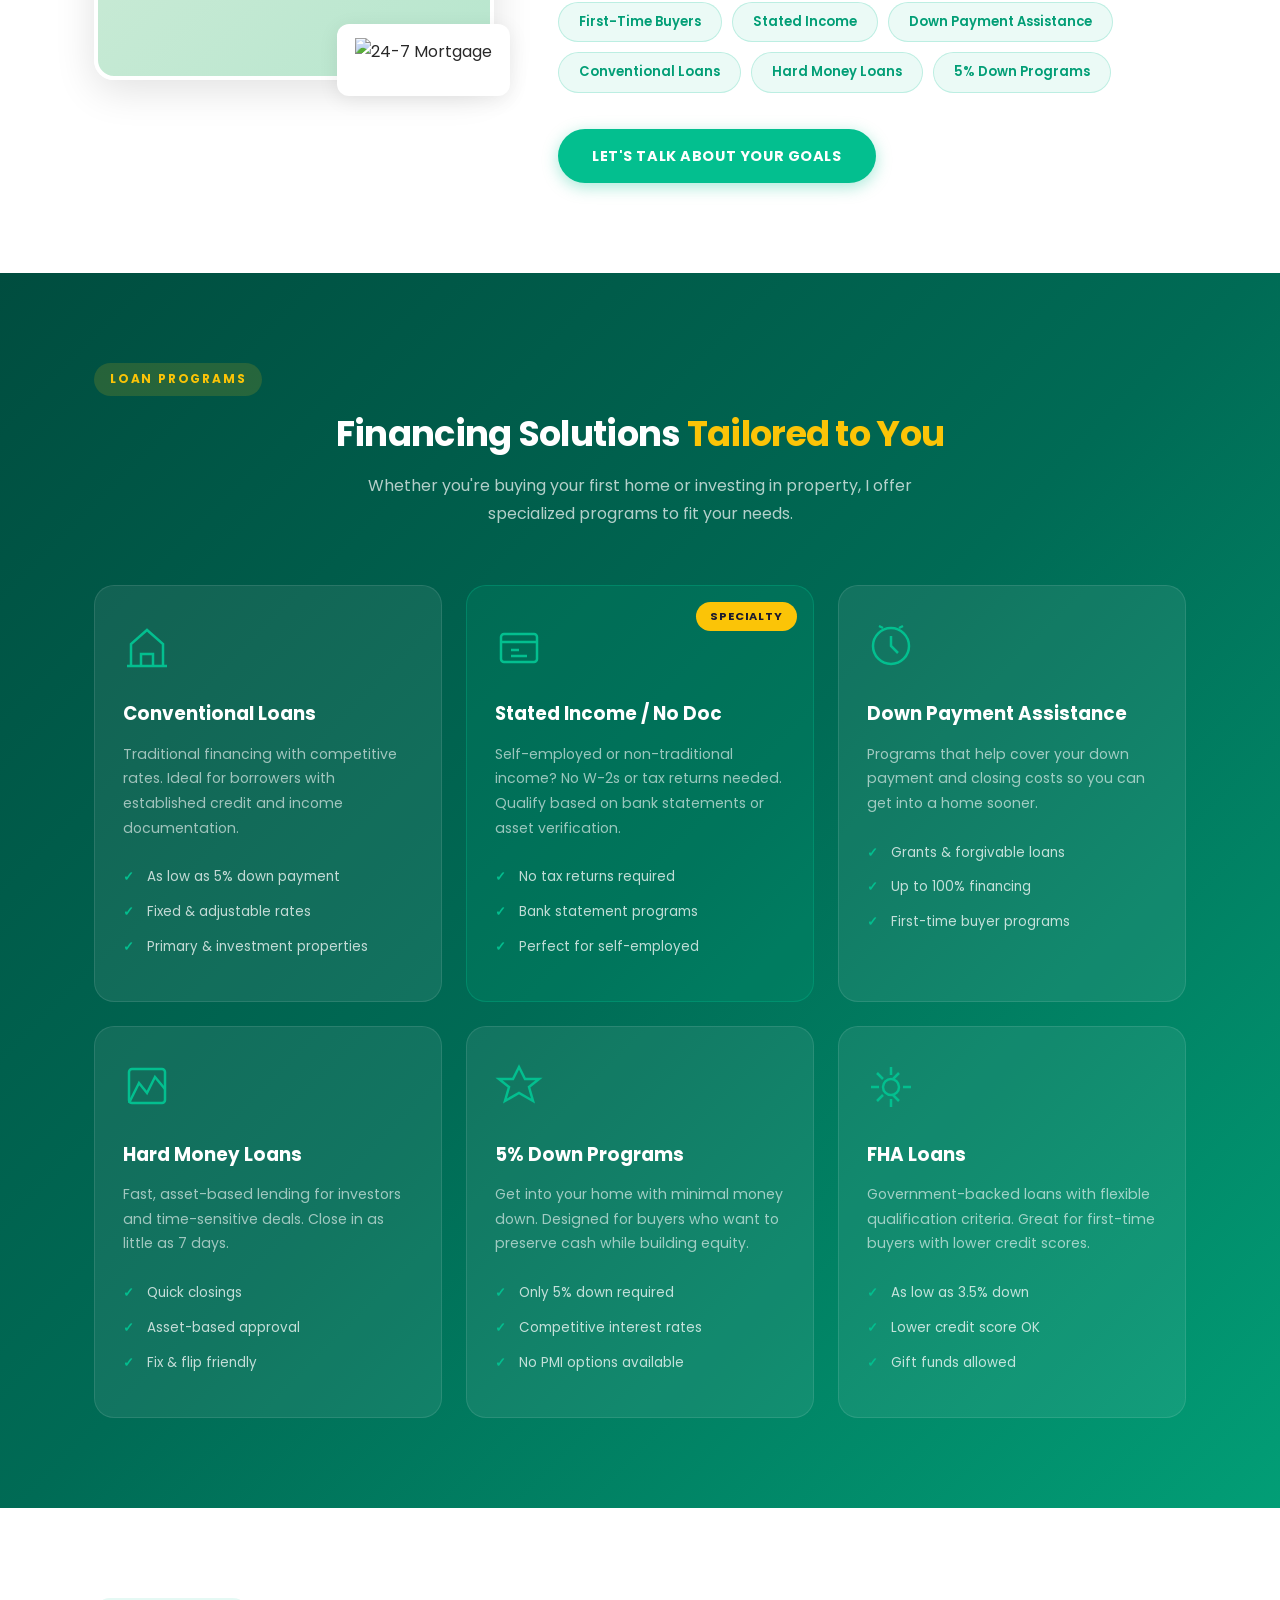
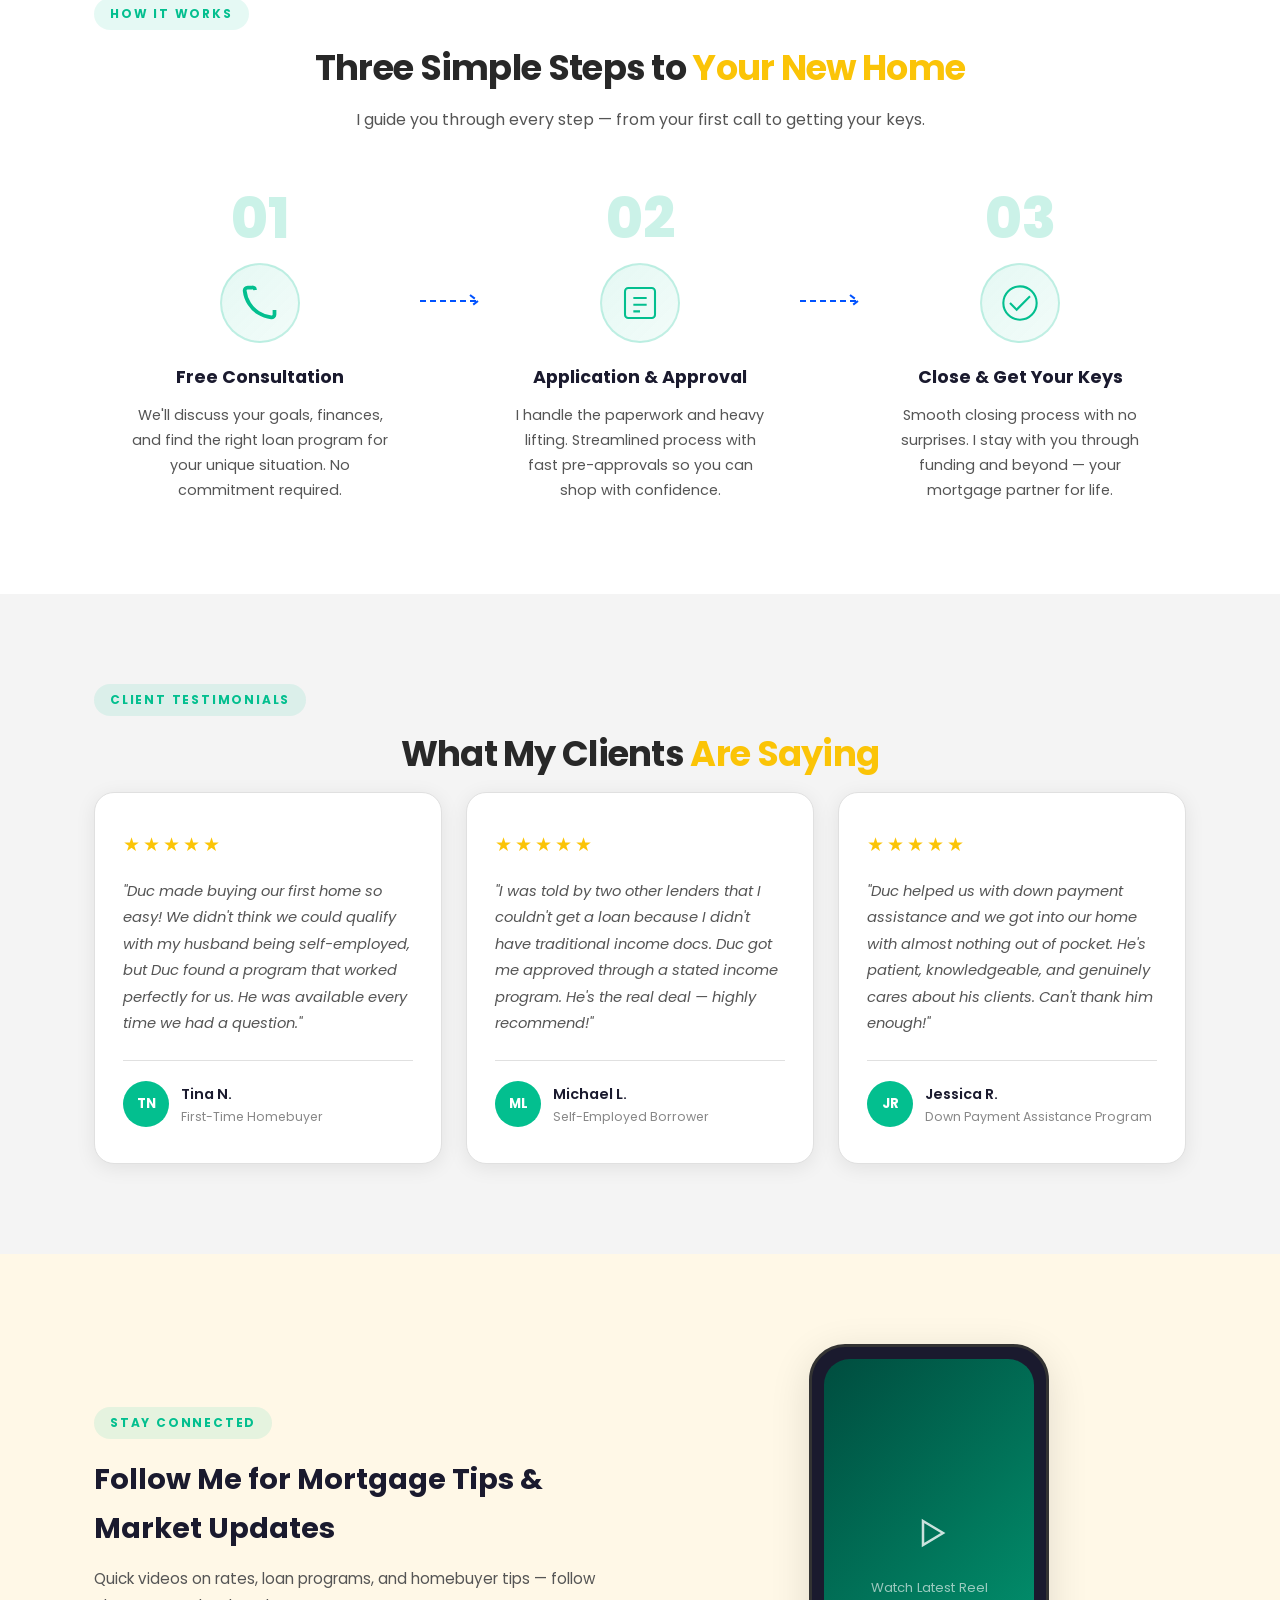
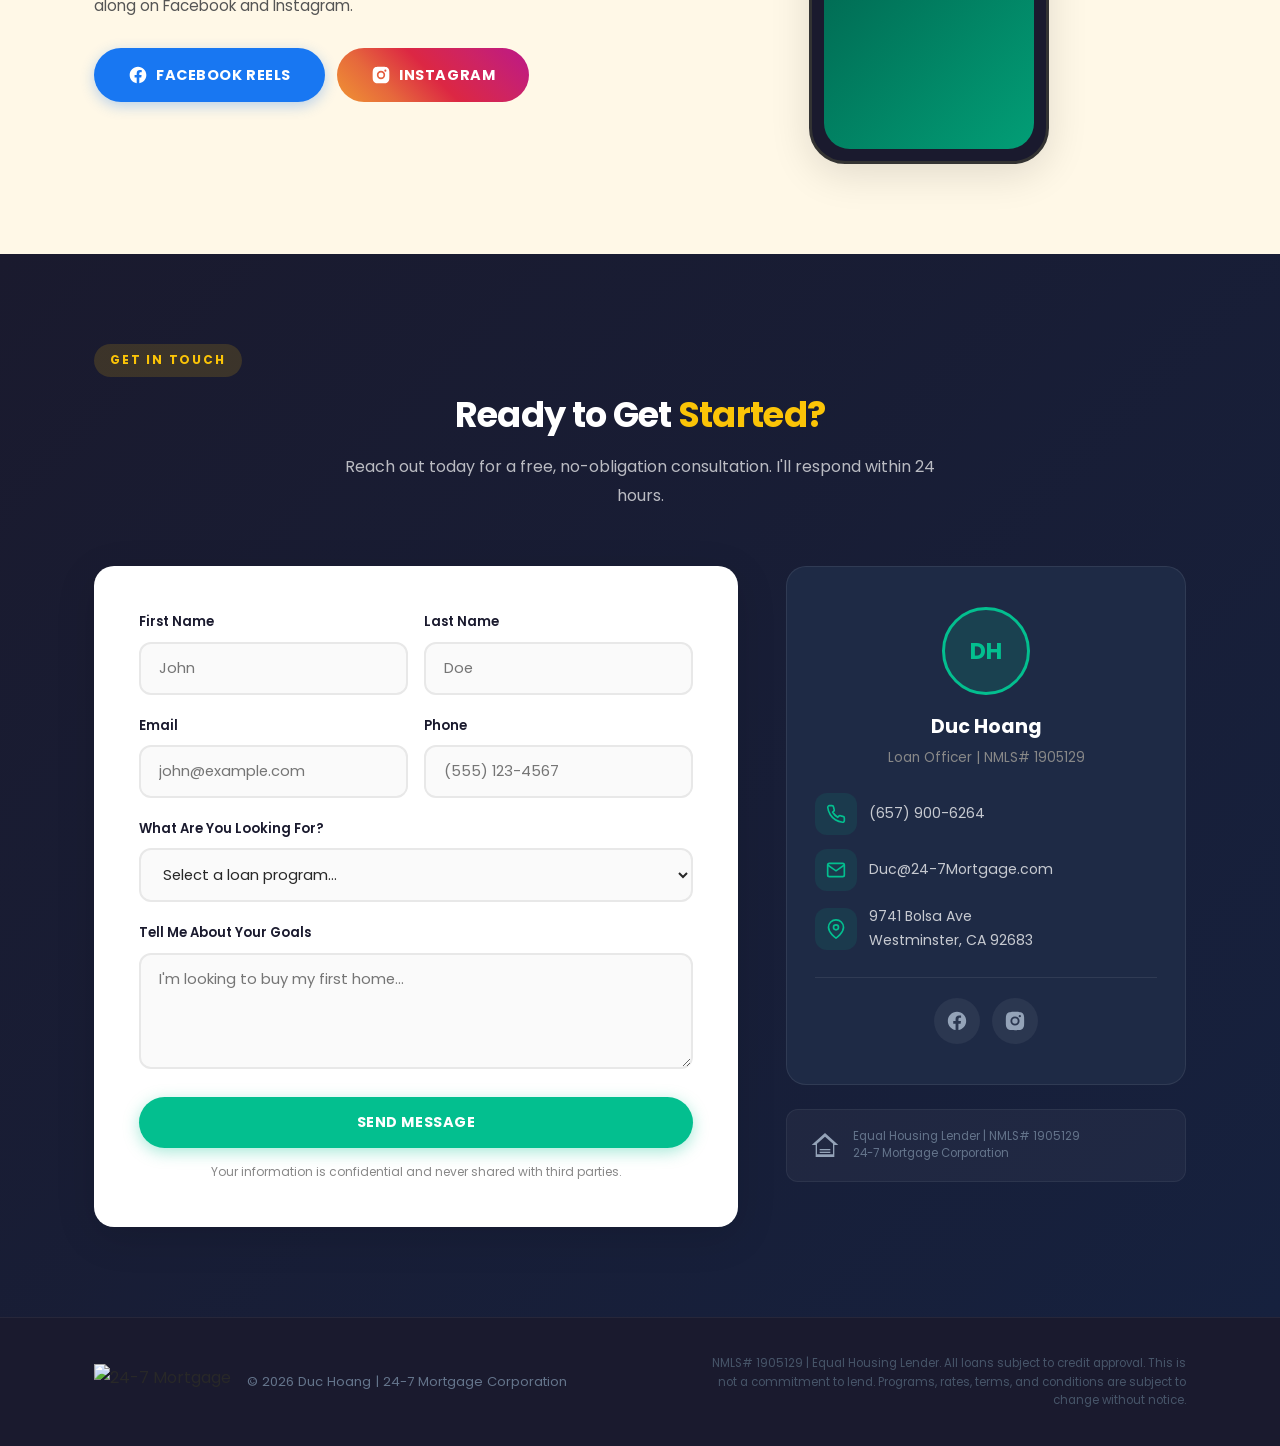
==== commit 8632758d: "Redesign with 24-7 Mortgage brand colors and improved layout - Teal (#03bf8f) primary, gold (#fbc407" ====
--- a/index.html
+++ b/index.html
@@ -41,13 +41,13 @@
     <div class="hero-container">
       <div class="hero-text">
         <p class="hero-label">NMLS# 1905129</p>
-        <h1>Your Path to <span class="text-accent">Homeownership</span> Starts Here</h1>
+        <h1>Your Path to <span class="text-teal">Homeownership</span> Starts Here</h1>
         <p class="hero-subtitle">
           First-time homebuyer specialist with programs designed to get you into your dream home — even with non-traditional income or limited down payment.
         </p>
         <div class="hero-ctas">
           <a href="#contact" class="btn btn-primary">Get Pre-Approved</a>
-          <a href="#programs" class="btn btn-outline">View Loan Programs</a>
+          <a href="#programs" class="btn btn-gold">View Loan Programs</a>
         </div>
       </div>
       <div class="hero-image">
@@ -129,10 +129,10 @@
   </section>
 
   <!-- Loan Programs Section -->
-  <section class="section section-dark" id="programs">
+  <section class="section section-teal" id="programs">
     <div class="container">
       <p class="section-label section-label-light">Loan Programs</p>
-      <h2 class="section-heading section-heading-light">Financing Solutions <span class="text-accent">Tailored to You</span></h2>
+      <h2 class="section-heading section-heading-light">Financing Solutions <span class="text-gold">Tailored to You</span></h2>
       <p class="section-subtitle section-subtitle-light">
         Whether you're buying your first home or investing in property, I offer specialized programs to fit your needs.
       </p>
@@ -236,7 +236,7 @@
   <section class="section" id="process">
     <div class="container">
       <p class="section-label">How It Works</p>
-      <h2 class="section-heading">Three Simple Steps to <span class="text-accent">Your New Home</span></h2>
+      <h2 class="section-heading">Three Simple Steps to <span class="text-gold">Your New Home</span></h2>
       <p class="section-subtitle">
         I guide you through every step — from your first call to getting your keys.
       </p>
@@ -293,10 +293,10 @@
   </section>
 
   <!-- Reviews / Testimonials Section -->
-  <section class="section section-alt" id="reviews">
+  <section class="section section-light" id="reviews">
     <div class="container">
       <p class="section-label">Client Testimonials</p>
-      <h2 class="section-heading">What My Clients <span class="text-accent">Are Saying</span></h2>
+      <h2 class="section-heading">What My Clients <span class="text-gold">Are Saying</span></h2>
 
       <div class="reviews-grid">
         <div class="review-card">
@@ -345,7 +345,7 @@
   </section>
 
   <!-- Social / Facebook Reels Section -->
-  <section class="section">
+  <section class="section section-warm">
     <div class="container">
       <div class="social-banner">
         <div class="social-text">
@@ -381,9 +381,10 @@
 
   <!-- Contact Section -->
   <section class="section section-dark" id="contact">
+    <div class="container-contact-top-accent"></div>
     <div class="container">
       <p class="section-label section-label-light">Get In Touch</p>
-      <h2 class="section-heading section-heading-light">Ready to Get <span class="text-accent">Started?</span></h2>
+      <h2 class="section-heading section-heading-light">Ready to Get <span class="text-gold">Started?</span></h2>
       <p class="section-subtitle section-subtitle-light">
         Reach out today for a free, no-obligation consultation. I'll respond within 24 hours.
       </p>
--- a/styles.css
+++ b/styles.css
@@ -6,27 +6,27 @@
 }
 
 :root {
-  --color-primary: #0C3DAF;
-  --color-primary-dark: #0a2f85;
-  --color-primary-light: #3366CC;
-  --color-accent: #0052FF;
-  --color-accent-glow: rgba(0, 82, 255, 0.15);
-  --color-dark: #0B1B3A;
-  --color-dark-soft: #112240;
-  --color-text: #1e293b;
-  --color-text-light: #64748b;
-  --color-text-muted: #94a3b8;
-  --color-bg: #ffffff;
-  --color-bg-alt: #f7f9fc;
-  --color-border: #e2e8f0;
-  --color-gold: #D4A843;
+  --teal: #03bf8f;
+  --teal-dark: #029e76;
+  --teal-deep: #004d3f;
+  --gold: #fbc407;
+  --gold-dark: #d9a900;
+  --dark: #1a1a2e;
+  --dark-soft: #16213e;
+  --dark-card: #1e2a45;
+  --text: #282828;
+  --text-light: #555555;
+  --text-muted: #888888;
+  --bg: #ffffff;
+  --bg-light: #f4f4f4;
+  --bg-warm: #fff8e7;
+  --border: #e0e0e0;
   --font: 'Poppins', -apple-system, BlinkMacSystemFont, sans-serif;
   --max-width: 1140px;
-  --radius: 16px;
-  --radius-sm: 10px;
-  --shadow: 0 2px 8px rgba(0,0,0,0.06), 0 8px 24px rgba(0,0,0,0.04);
-  --shadow-lg: 0 8px 40px rgba(0,0,0,0.1);
-  --shadow-card: 0 1px 4px rgba(0,0,0,0.04), 0 8px 32px rgba(0,0,0,0.06);
+  --radius: 20px;
+  --radius-sm: 12px;
+  --shadow: 0 4px 20px rgba(0,0,0,0.08);
+  --shadow-lg: 0 10px 40px rgba(0,0,0,0.12);
   --transition: 0.3s ease;
 }
 
@@ -37,20 +37,15 @@
 
 body {
   font-family: var(--font);
-  color: var(--color-text);
-  background: var(--color-bg);
+  color: var(--text);
+  background: var(--bg);
   line-height: 1.7;
+  font-size: 16px;
   -webkit-font-smoothing: antialiased;
 }
 
-a {
-  color: var(--color-accent);
-  text-decoration: none;
-  transition: color var(--transition);
-}
-
-a:hover { color: var(--color-primary); }
-
+a { color: var(--teal); text-decoration: none; transition: color var(--transition); }
+a:hover { color: var(--teal-dark); }
 img { max-width: 100%; display: block; }
 
 /* ===== Layout ===== */
@@ -60,24 +55,37 @@
   padding: 0 24px;
 }
 
-.section { padding: 100px 0; }
-.section-alt { background: var(--color-bg-alt); }
+.section { padding: 90px 0; }
+.section-light { background: var(--bg-light); }
+.section-warm { background: var(--bg-warm); }
 
 .section-dark {
-  background: var(--color-dark);
+  background: linear-gradient(135deg, var(--dark) 0%, var(--dark-soft) 100%);
+  color: #fff;
+}
+
+.section-teal {
+  background: linear-gradient(135deg, var(--teal-deep) 0%, #006b55 50%, var(--teal-dark) 100%);
   color: #fff;
 }
 
 .section-label {
-  font-size: 0.8rem;
-  font-weight: 600;
+  display: inline-block;
+  font-size: 0.75rem;
+  font-weight: 700;
   text-transform: uppercase;
-  letter-spacing: 0.12em;
-  color: var(--color-accent);
-  margin-bottom: 8px;
-}
-
-.section-label-light { color: var(--color-gold); }
+  letter-spacing: 0.15em;
+  color: var(--teal);
+  background: rgba(3, 191, 143, 0.1);
+  padding: 6px 16px;
+  border-radius: 50px;
+  margin-bottom: 16px;
+}
+
+.section-label-light {
+  color: var(--gold);
+  background: rgba(251, 196, 7, 0.15);
+}
 
 .section-heading {
   font-size: 2.2rem;
@@ -85,44 +93,41 @@
   line-height: 1.25;
   margin-bottom: 16px;
   letter-spacing: -0.02em;
+  text-align: center;
 }
 
 .section-heading-light { color: #fff; }
 
 .section-subtitle {
-  color: var(--color-text-light);
-  max-width: 580px;
+  color: var(--text-light);
+  max-width: 600px;
   margin: 0 auto 56px;
-  font-size: 1.05rem;
+  font-size: 1rem;
   text-align: center;
-}
-
-.section-subtitle-light { color: #94a3b8; }
-
-.text-accent { color: var(--color-accent); }
-
-/* Center headings when no grid */
-.section-label,
-.section-heading {
-  text-align: center;
-}
+  line-height: 1.8;
+}
+
+.section-subtitle-light { color: rgba(255,255,255,0.7); }
+
+.text-teal { color: var(--teal); }
+.text-gold { color: var(--gold); }
+
+.section-label, .section-heading { text-align: center; }
 
 /* ===== Navbar ===== */
 .navbar {
   position: fixed;
-  top: 0;
-  left: 0;
-  right: 0;
+  top: 0; left: 0; right: 0;
   z-index: 1000;
-  background: rgba(255,255,255,0.95);
+  background: rgba(255,255,255,0.97);
   backdrop-filter: blur(16px);
+  transition: all var(--transition);
   border-bottom: 1px solid transparent;
-  transition: all var(--transition);
 }
 
 .navbar.scrolled {
-  border-bottom-color: var(--color-border);
-  box-shadow: 0 2px 20px rgba(0,0,0,0.06);
+  border-bottom-color: var(--border);
+  box-shadow: 0 2px 24px rgba(0,0,0,0.06);
 }
 
 .nav-container {
@@ -132,49 +137,48 @@
   display: flex;
   align-items: center;
   justify-content: space-between;
-  height: 72px;
+  height: 76px;
 }
 
 .nav-logo { display: flex; align-items: center; }
 
-.logo-img {
-  height: 48px;
-  width: auto;
-}
+.logo-img { height: 52px; width: auto; }
 
 .nav-links {
   list-style: none;
   display: flex;
   align-items: center;
-  gap: 28px;
+  gap: 32px;
 }
 
 .nav-links a {
   font-size: 0.88rem;
-  font-weight: 500;
-  color: var(--color-text);
+  font-weight: 600;
+  color: var(--text);
   transition: color var(--transition);
 }
 
-.nav-links a:hover { color: var(--color-accent); }
+.nav-links a:hover { color: var(--teal); }
 
 .nav-cta {
   display: inline-flex !important;
   align-items: center;
   gap: 6px;
-  background: var(--color-accent);
+  background: var(--teal) !important;
   color: #fff !important;
-  padding: 10px 20px;
-  border-radius: var(--radius-sm);
-  font-weight: 600 !important;
+  padding: 10px 22px;
+  border-radius: 50px;
+  font-weight: 700 !important;
   font-size: 0.85rem !important;
-  transition: background var(--transition), transform var(--transition) !important;
+  transition: all var(--transition) !important;
+  box-shadow: 0 4px 14px rgba(3, 191, 143, 0.35);
 }
 
 .nav-cta:hover {
-  background: var(--color-primary) !important;
+  background: var(--teal-dark) !important;
   color: #fff !important;
   transform: translateY(-1px);
+  box-shadow: 0 6px 20px rgba(3, 191, 143, 0.45);
 }
 
 .nav-toggle {
@@ -188,10 +192,10 @@
 }
 
 .nav-toggle span {
-  width: 24px;
-  height: 2.5px;
-  background: var(--color-dark);
-  border-radius: 2px;
+  width: 26px;
+  height: 3px;
+  background: var(--dark);
+  border-radius: 3px;
   transition: var(--transition);
 }
 
@@ -202,23 +206,22 @@
   display: flex;
   align-items: center;
   overflow: hidden;
-  background: linear-gradient(135deg, #f0f4ff 0%, #ffffff 40%, #f7f9fc 100%);
+  background: linear-gradient(135deg, #f0faf6 0%, #ffffff 35%, #fff8e7 100%);
 }
 
 .hero-bg {
   position: absolute;
-  top: 0;
-  right: 0;
-  width: 50%;
-  height: 100%;
-  background: linear-gradient(135deg, var(--color-accent-glow) 0%, transparent 60%);
+  top: -100px; right: -100px;
+  width: 600px; height: 600px;
+  background: radial-gradient(circle, rgba(3, 191, 143, 0.12) 0%, transparent 70%);
   pointer-events: none;
+  border-radius: 50%;
 }
 
 .hero-container {
   max-width: var(--max-width);
   margin: 0 auto;
-  padding: 120px 24px 80px;
+  padding: 130px 24px 80px;
   display: grid;
   grid-template-columns: 1fr 1fr;
   gap: 64px;
@@ -229,36 +232,36 @@
 .hero-text { position: relative; z-index: 2; }
 
 .hero-label {
-  font-size: 0.78rem;
-  font-weight: 600;
+  display: inline-block;
+  font-size: 0.75rem;
+  font-weight: 700;
   text-transform: uppercase;
   letter-spacing: 0.15em;
-  color: var(--color-accent);
-  margin-bottom: 16px;
+  color: var(--teal);
+  background: rgba(3, 191, 143, 0.1);
+  padding: 6px 16px;
+  border-radius: 50px;
+  margin-bottom: 20px;
 }
 
 .hero h1 {
-  font-size: 3rem;
+  font-size: 2.8rem;
   font-weight: 800;
   line-height: 1.15;
-  color: var(--color-dark);
+  color: var(--dark);
   letter-spacing: -0.03em;
   margin-bottom: 20px;
 }
 
 .hero-subtitle {
-  font-size: 1.1rem;
-  color: var(--color-text-light);
-  line-height: 1.75;
+  font-size: 1.05rem;
+  color: var(--text-light);
+  line-height: 1.8;
   margin-bottom: 36px;
   max-width: 480px;
 }
 
-.hero-ctas {
-  display: flex;
-  gap: 16px;
-  flex-wrap: wrap;
-}
+.hero-ctas { display: flex; gap: 16px; flex-wrap: wrap; }
 
 .hero-image {
   display: flex;
@@ -271,21 +274,18 @@
 .hero-photo-wrapper {
   width: 380px;
   height: 460px;
-  border-radius: 24px;
+  border-radius: var(--radius);
   overflow: hidden;
-  background: linear-gradient(135deg, #e0e8f5, #c8d6ec);
-  box-shadow: var(--shadow-lg), 0 0 0 1px rgba(0,0,0,0.04);
+  background: linear-gradient(135deg, #d4edda, #b8e6ce);
+  box-shadow: var(--shadow-lg), 0 0 0 6px rgba(3, 191, 143, 0.1);
   position: relative;
 }
 
 .hero-photo-wrapper.placeholder-active::after {
   content: "Add headshot.jpg";
-  position: absolute;
-  inset: 0;
-  display: flex;
-  align-items: center;
-  justify-content: center;
-  color: var(--color-text-muted);
+  position: absolute; inset: 0;
+  display: flex; align-items: center; justify-content: center;
+  color: var(--text-muted);
   font-size: 0.9rem;
 }
 
@@ -302,38 +302,66 @@
   align-items: center;
   gap: 8px;
   font-family: var(--font);
-  font-weight: 600;
-  font-size: 0.92rem;
-  padding: 14px 32px;
-  border-radius: var(--radius-sm);
+  font-weight: 700;
+  font-size: 0.9rem;
+  padding: 15px 34px;
+  border-radius: 50px;
   border: none;
   cursor: pointer;
   transition: all var(--transition);
   text-decoration: none;
+  text-transform: uppercase;
+  letter-spacing: 0.04em;
 }
 
 .btn-primary {
-  background: var(--color-accent);
-  color: #fff;
-  box-shadow: 0 4px 16px rgba(0, 82, 255, 0.25);
+  background: var(--teal);
+  color: #fff;
+  box-shadow: 0 4px 16px rgba(3, 191, 143, 0.35);
 }
 
 .btn-primary:hover {
-  background: var(--color-primary);
+  background: var(--teal-dark);
   color: #fff;
   transform: translateY(-2px);
-  box-shadow: 0 6px 24px rgba(0, 82, 255, 0.35);
+  box-shadow: 0 8px 28px rgba(3, 191, 143, 0.4);
+}
+
+.btn-gold {
+  background: var(--gold);
+  color: var(--dark);
+  box-shadow: 0 4px 16px rgba(251, 196, 7, 0.35);
+}
+
+.btn-gold:hover {
+  background: var(--gold-dark);
+  color: var(--dark);
+  transform: translateY(-2px);
+  box-shadow: 0 8px 28px rgba(251, 196, 7, 0.4);
 }
 
 .btn-outline {
   background: transparent;
-  color: var(--color-dark);
-  border: 2px solid var(--color-border);
+  color: var(--dark);
+  border: 2px solid var(--border);
 }
 
 .btn-outline:hover {
-  border-color: var(--color-accent);
-  color: var(--color-accent);
+  border-color: var(--teal);
+  color: var(--teal);
+  transform: translateY(-2px);
+}
+
+.btn-white-outline {
+  background: transparent;
+  color: #fff;
+  border: 2px solid rgba(255,255,255,0.4);
+}
+
+.btn-white-outline:hover {
+  border-color: #fff;
+  background: rgba(255,255,255,0.1);
+  color: #fff;
   transform: translateY(-2px);
 }
 
@@ -342,39 +370,28 @@
 .btn-social-fb {
   background: #1877F2;
   color: #fff;
-}
-
-.btn-social-fb:hover {
-  background: #1466d4;
-  color: #fff;
-  transform: translateY(-2px);
-}
+  box-shadow: 0 4px 14px rgba(24,119,242,0.3);
+}
+.btn-social-fb:hover { background: #1466d4; color: #fff; transform: translateY(-2px); }
 
 .btn-social-ig {
   background: linear-gradient(45deg, #f09433, #e6683c, #dc2743, #cc2366, #bc1888);
   color: #fff;
 }
-
-.btn-social-ig:hover {
-  opacity: 0.9;
-  color: #fff;
-  transform: translateY(-2px);
-}
+.btn-social-ig:hover { opacity: 0.9; color: #fff; transform: translateY(-2px); }
 
 /* ===== Stats Bar ===== */
 .stats-bar {
-  background: var(--color-dark);
-  padding: 40px 0;
+  background: var(--dark);
+  padding: 0;
 }
 
 .stats-container {
   max-width: var(--max-width);
   margin: 0 auto;
   padding: 0 24px;
-  display: flex;
-  justify-content: center;
-  align-items: center;
-  gap: 48px;
+  display: grid;
+  grid-template-columns: repeat(4, 1fr);
 }
 
 .stat-item {
@@ -382,27 +399,33 @@
   flex-direction: column;
   align-items: center;
   text-align: center;
+  padding: 36px 20px;
+  position: relative;
+}
+
+.stat-item:not(:last-child)::after {
+  content: '';
+  position: absolute;
+  right: 0; top: 25%; height: 50%;
+  width: 1px;
+  background: rgba(255,255,255,0.1);
 }
 
 .stat-item .stat-number {
-  font-size: 2rem;
+  font-size: 2.2rem;
   font-weight: 800;
-  color: #fff;
+  color: var(--teal);
   letter-spacing: -0.02em;
 }
 
 .stat-item .stat-label {
-  font-size: 0.8rem;
-  color: #94a3b8;
+  font-size: 0.78rem;
+  color: rgba(255,255,255,0.6);
   margin-top: 4px;
-  font-weight: 400;
-}
-
-.stat-divider {
-  width: 1px;
-  height: 48px;
-  background: rgba(255,255,255,0.12);
-}
+  font-weight: 500;
+}
+
+.stat-divider { display: none; }
 
 /* ===== About ===== */
 .about-grid {
@@ -412,73 +435,59 @@
   align-items: start;
 }
 
-.about-image-col {
-  position: relative;
-}
+.about-image-col { position: relative; }
 
 .about-photo-card {
   border-radius: var(--radius);
   overflow: hidden;
-  background: linear-gradient(135deg, #e0e8f5, #c8d6ec);
+  background: linear-gradient(135deg, #d4edda, #b8e6ce);
   aspect-ratio: 3/4;
   box-shadow: var(--shadow-lg);
   position: relative;
+  border: 4px solid #fff;
 }
 
 .about-photo-card.placeholder-active::after {
   content: "Add headshot.jpg";
-  position: absolute;
-  inset: 0;
-  display: flex;
-  align-items: center;
-  justify-content: center;
-  color: var(--color-text-muted);
-  font-size: 0.9rem;
-}
-
-.about-photo {
-  width: 100%;
-  height: 100%;
-  object-fit: cover;
-  object-position: top center;
-}
+  position: absolute; inset: 0;
+  display: flex; align-items: center; justify-content: center;
+  color: var(--text-muted);
+}
+
+.about-photo { width: 100%; height: 100%; object-fit: cover; object-position: top center; }
 
 .about-badge {
   position: absolute;
-  bottom: -20px;
-  right: -20px;
+  bottom: -16px; right: -16px;
   background: #fff;
-  border-radius: 12px;
-  padding: 12px 16px;
-  box-shadow: var(--shadow-card);
-}
-
-.about-logo {
-  height: 40px;
-  width: auto;
-}
+  border-radius: var(--radius-sm);
+  padding: 14px 18px;
+  box-shadow: var(--shadow);
+}
+
+.about-logo { height: 44px; width: auto; }
 
 .about-text-col .section-label { text-align: left; }
 
 .about-text-col h2 {
   font-size: 2rem;
   font-weight: 700;
-  color: var(--color-dark);
+  color: var(--dark);
   margin-bottom: 4px;
   text-align: left;
 }
 
 .about-title {
   font-size: 1rem;
-  color: var(--color-accent);
-  font-weight: 500;
+  color: var(--teal);
+  font-weight: 600;
   margin-bottom: 24px;
 }
 
 .about-bio {
-  color: var(--color-text-light);
-  font-size: 0.98rem;
-  line-height: 1.8;
+  color: var(--text-light);
+  font-size: 0.95rem;
+  line-height: 1.85;
   margin-bottom: 16px;
 }
 
@@ -486,16 +495,17 @@
   display: flex;
   flex-wrap: wrap;
   gap: 10px;
-  margin: 28px 0 32px;
+  margin: 28px 0 36px;
 }
 
 .specialty-tag {
-  background: var(--color-accent-glow);
-  color: var(--color-accent);
-  padding: 8px 18px;
+  background: rgba(3, 191, 143, 0.08);
+  color: var(--teal-dark);
+  padding: 8px 20px;
   border-radius: 50px;
   font-size: 0.82rem;
   font-weight: 600;
+  border: 1px solid rgba(3, 191, 143, 0.2);
 }
 
 /* ===== Loan Programs ===== */
@@ -506,7 +516,7 @@
 }
 
 .program-card {
-  background: rgba(255,255,255,0.06);
+  background: rgba(255,255,255,0.07);
   border: 1px solid rgba(255,255,255,0.1);
   border-radius: var(--radius);
   padding: 36px 28px;
@@ -515,33 +525,32 @@
 }
 
 .program-card:hover {
-  background: rgba(255,255,255,0.1);
-  border-color: rgba(255,255,255,0.2);
-  transform: translateY(-4px);
+  background: rgba(255,255,255,0.12);
+  border-color: var(--teal);
+  transform: translateY(-6px);
+  box-shadow: 0 16px 48px rgba(0,0,0,0.2);
 }
 
 .program-card-featured {
-  background: rgba(0, 82, 255, 0.15);
-  border-color: rgba(0, 82, 255, 0.3);
+  background: rgba(3, 191, 143, 0.12);
+  border-color: rgba(3, 191, 143, 0.3);
 }
 
 .program-badge {
   position: absolute;
-  top: 16px;
-  right: 16px;
-  background: var(--color-gold);
-  color: var(--color-dark);
+  top: 16px; right: 16px;
+  background: var(--gold);
+  color: var(--dark);
   font-size: 0.7rem;
   font-weight: 700;
   text-transform: uppercase;
   letter-spacing: 0.08em;
-  padding: 4px 12px;
+  padding: 5px 14px;
   border-radius: 50px;
 }
 
-.program-icon {
-  margin-bottom: 20px;
-}
+.program-icon { margin-bottom: 20px; }
+.program-icon svg { stroke: var(--teal); }
 
 .program-card h3 {
   font-size: 1.15rem;
@@ -551,29 +560,25 @@
 }
 
 .program-card > p {
-  font-size: 0.9rem;
-  color: #94a3b8;
-  line-height: 1.7;
+  font-size: 0.88rem;
+  color: rgba(255,255,255,0.6);
+  line-height: 1.75;
   margin-bottom: 20px;
 }
 
-.program-features {
-  list-style: none;
-}
+.program-features { list-style: none; }
 
 .program-features li {
-  font-size: 0.85rem;
-  color: #cbd5e1;
-  padding: 6px 0;
-  padding-left: 20px;
+  font-size: 0.84rem;
+  color: rgba(255,255,255,0.75);
+  padding: 6px 0 6px 24px;
   position: relative;
 }
 
 .program-features li::before {
   content: "✓";
-  position: absolute;
-  left: 0;
-  color: var(--color-accent);
+  position: absolute; left: 0;
+  color: var(--teal);
   font-weight: 700;
 }
 
@@ -587,53 +592,50 @@
 
 .process-step {
   flex: 1;
-  max-width: 300px;
+  max-width: 320px;
   text-align: center;
-  padding: 0 24px;
+  padding: 0 28px;
 }
 
 .step-number {
-  font-size: 3rem;
+  font-size: 3.5rem;
   font-weight: 800;
-  color: var(--color-accent-glow);
-  letter-spacing: -0.04em;
   line-height: 1;
   margin-bottom: 16px;
-  background: linear-gradient(135deg, var(--color-accent), var(--color-primary-light));
-  -webkit-background-clip: text;
-  -webkit-text-fill-color: transparent;
-  background-clip: text;
+  color: var(--teal);
+  opacity: 0.2;
 }
 
 .step-icon {
-  width: 72px;
-  height: 72px;
+  width: 80px;
+  height: 80px;
   border-radius: 50%;
-  background: var(--color-accent-glow);
+  background: linear-gradient(135deg, rgba(3,191,143,0.1), rgba(3,191,143,0.05));
+  border: 2px solid rgba(3,191,143,0.2);
   display: flex;
   align-items: center;
   justify-content: center;
   margin: 0 auto 20px;
-  color: var(--color-accent);
+  color: var(--teal);
 }
 
 .process-step h3 {
   font-size: 1.1rem;
   font-weight: 700;
-  color: var(--color-dark);
+  color: var(--dark);
   margin-bottom: 10px;
 }
 
 .process-step p {
   font-size: 0.9rem;
-  color: var(--color-text-light);
-  line-height: 1.7;
+  color: var(--text-light);
+  line-height: 1.75;
 }
 
 .process-connector {
   display: flex;
   align-items: center;
-  padding-top: 90px;
+  padding-top: 100px;
   flex-shrink: 0;
 }
 
@@ -648,43 +650,48 @@
   background: #fff;
   border-radius: var(--radius);
   padding: 36px 28px;
-  box-shadow: var(--shadow-card);
-  transition: transform var(--transition), box-shadow var(--transition);
+  box-shadow: var(--shadow);
+  transition: all var(--transition);
   display: flex;
   flex-direction: column;
+  border: 1px solid var(--border);
 }
 
 .review-card:hover {
-  transform: translateY(-4px);
+  transform: translateY(-6px);
   box-shadow: var(--shadow-lg);
+  border-color: var(--teal);
 }
 
 .review-stars {
-  color: var(--color-gold);
-  font-size: 1.1rem;
+  color: var(--gold);
+  font-size: 1.2rem;
   margin-bottom: 16px;
   letter-spacing: 3px;
 }
 
 .review-text {
-  color: var(--color-text-light);
+  color: var(--text-light);
   font-size: 0.92rem;
-  line-height: 1.75;
+  line-height: 1.8;
   margin-bottom: 24px;
   flex-grow: 1;
+  font-style: italic;
 }
 
 .review-author {
   display: flex;
   align-items: center;
   gap: 12px;
+  padding-top: 20px;
+  border-top: 1px solid var(--border);
 }
 
 .review-avatar {
-  width: 44px;
-  height: 44px;
+  width: 46px;
+  height: 46px;
   border-radius: 50%;
-  background: var(--color-accent);
+  background: var(--teal);
   color: #fff;
   display: flex;
   align-items: center;
@@ -694,16 +701,8 @@
   flex-shrink: 0;
 }
 
-.review-name {
-  font-weight: 600;
-  font-size: 0.9rem;
-  color: var(--color-dark);
-}
-
-.review-detail {
-  font-size: 0.78rem;
-  color: var(--color-text-muted);
-}
+.review-name { font-weight: 600; font-size: 0.9rem; color: var(--dark); }
+.review-detail { font-size: 0.78rem; color: var(--text-muted); }
 
 /* ===== Social Banner ===== */
 .social-banner {
@@ -716,7 +715,7 @@
 .social-text h2 {
   font-size: 1.8rem;
   font-weight: 700;
-  color: var(--color-dark);
+  color: var(--dark);
   margin-bottom: 12px;
   text-align: left;
 }
@@ -724,57 +723,40 @@
 .social-text .section-label { text-align: left; }
 
 .social-desc {
-  color: var(--color-text-light);
-  font-size: 0.98rem;
+  color: var(--text-light);
+  font-size: 0.95rem;
   margin-bottom: 28px;
-  line-height: 1.7;
-}
-
-.social-links {
-  display: flex;
-  gap: 12px;
-  flex-wrap: wrap;
-}
-
-.social-visual {
-  display: flex;
-  justify-content: center;
-}
+  line-height: 1.8;
+}
+
+.social-links { display: flex; gap: 12px; flex-wrap: wrap; }
+
+.social-visual { display: flex; justify-content: center; }
 
 .social-phone-mockup {
   width: 240px;
   height: 420px;
-  background: var(--color-dark);
-  border-radius: 32px;
+  background: var(--dark);
+  border-radius: 36px;
   padding: 12px;
   box-shadow: var(--shadow-lg);
+  border: 3px solid #333;
 }
 
 .phone-screen {
   width: 100%;
   height: 100%;
-  background: linear-gradient(135deg, #1a1a2e, #16213e);
-  border-radius: 22px;
+  background: linear-gradient(135deg, var(--teal-deep), var(--teal-dark));
+  border-radius: 26px;
   display: flex;
   align-items: center;
   justify-content: center;
   overflow: hidden;
 }
 
-.reel-placeholder {
-  text-align: center;
-  color: #fff;
-}
-
-.reel-placeholder svg {
-  margin: 0 auto 12px;
-  opacity: 0.7;
-}
-
-.reel-placeholder p {
-  font-size: 0.82rem;
-  opacity: 0.6;
-}
+.reel-placeholder { text-align: center; color: #fff; }
+.reel-placeholder svg { margin: 0 auto 12px; opacity: 0.8; }
+.reel-placeholder p { font-size: 0.82rem; opacity: 0.6; }
 
 /* ===== Contact ===== */
 .contact-grid {
@@ -787,40 +769,41 @@
 .contact-form {
   background: #fff;
   border-radius: var(--radius);
-  padding: 40px;
+  padding: 44px;
   box-shadow: var(--shadow-lg);
+  border: 1px solid rgba(255,255,255,0.1);
 }
 
 .form-group { margin-bottom: 20px; }
 
 .form-group label {
   display: block;
-  font-weight: 500;
+  font-weight: 600;
   font-size: 0.82rem;
-  margin-bottom: 6px;
-  color: var(--color-dark);
+  margin-bottom: 8px;
+  color: var(--dark);
 }
 
 .form-group input,
 .form-group select,
 .form-group textarea {
   width: 100%;
-  padding: 13px 16px;
-  border: 1.5px solid #d1d9e6;
+  padding: 14px 18px;
+  border: 2px solid #e8e8e8;
   border-radius: var(--radius-sm);
   font-family: var(--font);
   font-size: 0.92rem;
-  color: var(--color-text);
-  background: #f8fafc;
-  transition: border-color var(--transition), box-shadow var(--transition), background var(--transition);
+  color: var(--text);
+  background: #fafafa;
+  transition: all var(--transition);
   outline: none;
 }
 
 .form-group input:focus,
 .form-group select:focus,
 .form-group textarea:focus {
-  border-color: var(--color-accent);
-  box-shadow: 0 0 0 3px var(--color-accent-glow);
+  border-color: var(--teal);
+  box-shadow: 0 0 0 4px rgba(3, 191, 143, 0.1);
   background: #fff;
 }
 
@@ -835,7 +818,7 @@
 .form-disclaimer {
   text-align: center;
   font-size: 0.75rem;
-  color: var(--color-text-muted);
+  color: var(--text-muted);
   margin-top: 14px;
 }
 
@@ -847,35 +830,32 @@
 }
 
 .contact-card {
-  background: var(--color-dark-soft);
+  background: var(--dark-card);
   border-radius: var(--radius);
-  padding: 36px 28px;
+  padding: 40px 28px;
   text-align: center;
   border: 1px solid rgba(255,255,255,0.08);
 }
 
 .contact-photo-small {
-  width: 80px;
-  height: 80px;
+  width: 88px;
+  height: 88px;
   border-radius: 50%;
   overflow: hidden;
   margin: 0 auto 16px;
-  background: rgba(255,255,255,0.1);
+  background: rgba(3,191,143,0.15);
   display: flex;
   align-items: center;
   justify-content: center;
-}
-
-.contact-photo-small img {
-  width: 100%;
-  height: 100%;
-  object-fit: cover;
-}
+  border: 3px solid var(--teal);
+}
+
+.contact-photo-small img { width: 100%; height: 100%; object-fit: cover; }
 
 .contact-photo-small span {
   font-size: 1.4rem;
   font-weight: 700;
-  color: var(--color-accent);
+  color: var(--teal);
 }
 
 .contact-card h3 {
@@ -886,7 +866,7 @@
 }
 
 .contact-card-title {
-  color: var(--color-text-muted);
+  color: var(--text-muted);
   font-size: 0.85rem;
   margin-bottom: 24px;
 }
@@ -894,32 +874,32 @@
 .contact-details {
   display: flex;
   flex-direction: column;
+  gap: 14px;
+  margin-bottom: 24px;
+}
+
+.contact-detail-item {
+  display: flex;
+  align-items: center;
   gap: 12px;
-  margin-bottom: 24px;
-}
-
-.contact-detail-item {
-  display: flex;
-  align-items: center;
-  gap: 12px;
-  color: #cbd5e1;
+  color: rgba(255,255,255,0.75);
   font-size: 0.88rem;
   text-align: left;
   transition: color var(--transition);
 }
 
-a.contact-detail-item:hover { color: var(--color-accent); }
+a.contact-detail-item:hover { color: var(--teal); }
 
 .detail-icon {
-  width: 40px;
-  height: 40px;
-  border-radius: 10px;
-  background: rgba(255,255,255,0.06);
+  width: 42px;
+  height: 42px;
+  border-radius: var(--radius-sm);
+  background: rgba(3,191,143,0.1);
   display: flex;
   align-items: center;
   justify-content: center;
   flex-shrink: 0;
-  color: var(--color-accent);
+  color: var(--teal);
 }
 
 .contact-social-row {
@@ -931,8 +911,8 @@
 }
 
 .social-icon-link {
-  width: 44px;
-  height: 44px;
+  width: 46px;
+  height: 46px;
   border-radius: 50%;
   background: rgba(255,255,255,0.06);
   display: flex;
@@ -943,15 +923,16 @@
 }
 
 .social-icon-link:hover {
-  background: var(--color-accent);
-  color: #fff;
+  background: var(--teal);
+  color: #fff;
+  transform: scale(1.1);
 }
 
 .equal-housing {
   display: flex;
   align-items: center;
   gap: 12px;
-  padding: 16px 20px;
+  padding: 18px 22px;
   border-radius: var(--radius-sm);
   background: rgba(255,255,255,0.04);
   border: 1px solid rgba(255,255,255,0.06);
@@ -965,8 +946,8 @@
 
 /* ===== Footer ===== */
 .footer {
-  background: var(--color-dark);
-  padding: 32px 0;
+  background: var(--dark);
+  padding: 36px 0;
   border-top: 1px solid rgba(255,255,255,0.06);
 }
 
@@ -978,21 +959,9 @@
   flex-wrap: wrap;
 }
 
-.footer-left {
-  display: flex;
-  align-items: center;
-  gap: 16px;
-}
-
-.footer-logo {
-  height: 36px;
-  width: auto;
-}
-
-.footer-left p {
-  font-size: 0.82rem;
-  color: #64748b;
-}
+.footer-left { display: flex; align-items: center; gap: 16px; }
+.footer-logo { height: 36px; width: auto; }
+.footer-left p { font-size: 0.82rem; color: #64748b; }
 
 .footer-legal {
   font-size: 0.72rem;
@@ -1003,24 +972,14 @@
 }
 
 /* ===== Form Success ===== */
-.form-success {
-  text-align: center;
-  padding: 48px 24px;
-}
-
+.form-success { text-align: center; padding: 48px 24px; }
 .form-success svg { margin: 0 auto 16px; }
-
-.form-success h3 {
-  font-size: 1.3rem;
-  color: var(--color-primary);
-  margin-bottom: 8px;
-}
-
-.form-success p { color: var(--color-text-light); }
+.form-success h3 { font-size: 1.3rem; color: var(--teal-deep); margin-bottom: 8px; }
+.form-success p { color: var(--text-light); }
 
 /* ===== Animations ===== */
 @keyframes fadeInUp {
-  from { opacity: 0; transform: translateY(24px); }
+  from { opacity: 0; transform: translateY(30px); }
   to { opacity: 1; transform: translateY(0); }
 }
 
@@ -1034,38 +993,21 @@
     text-align: center;
     gap: 40px;
   }
-
   .hero-subtitle { margin: 0 auto 36px; }
   .hero-ctas { justify-content: center; }
-
-  .hero-photo-wrapper {
-    width: 280px;
-    height: 340px;
-    margin: 0 auto;
-  }
-
-  .about-grid {
-    grid-template-columns: 1fr;
-    gap: 40px;
-  }
-
+  .hero-photo-wrapper { width: 280px; height: 340px; margin: 0 auto; }
+
+  .about-grid { grid-template-columns: 1fr; gap: 40px; }
   .about-image-col { max-width: 360px; margin: 0 auto; }
   .about-text-col { text-align: center; }
-  .about-text-col .section-label,
-  .about-text-col h2 { text-align: center; }
+  .about-text-col .section-label, .about-text-col h2 { text-align: center; }
   .about-specialties { justify-content: center; }
   .about-text-col .btn { margin: 0 auto; }
 
   .programs-grid { grid-template-columns: repeat(2, 1fr); }
 
-  .social-banner {
-    grid-template-columns: 1fr;
-    text-align: center;
-    gap: 40px;
-  }
-
-  .social-text h2,
-  .social-text .section-label { text-align: center; }
+  .social-banner { grid-template-columns: 1fr; text-align: center; gap: 40px; }
+  .social-text h2, .social-text .section-label { text-align: center; }
   .social-desc { margin: 0 auto 28px; }
   .social-links { justify-content: center; }
 
@@ -1077,15 +1019,13 @@
 
   .nav-links {
     position: fixed;
-    top: 72px;
-    left: 0;
-    right: 0;
+    top: 76px; left: 0; right: 0;
     background: rgba(255,255,255,0.98);
     backdrop-filter: blur(16px);
     flex-direction: column;
     padding: 24px;
     gap: 16px;
-    border-bottom: 1px solid var(--color-border);
+    border-bottom: 1px solid var(--border);
     transform: translateY(-120%);
     transition: transform 0.3s ease;
     box-shadow: var(--shadow-lg);
@@ -1094,19 +1034,13 @@
   .nav-links.active { transform: translateY(0); }
 
   .hero { min-height: auto; }
-
-  .hero h1 { font-size: 2.2rem; }
-
-  .section { padding: 72px 0; }
-  .section-heading { font-size: 1.7rem; }
-
-  .stats-container {
-    flex-wrap: wrap;
-    gap: 24px;
-  }
-
-  .stat-divider { display: none; }
-  .stat-item { flex: 1; min-width: 120px; }
+  .hero h1 { font-size: 2rem; }
+
+  .section { padding: 64px 0; }
+  .section-heading { font-size: 1.65rem; }
+
+  .stats-container { grid-template-columns: repeat(2, 1fr); }
+  .stat-item:not(:last-child)::after { display: none; }
 
   .programs-grid { grid-template-columns: 1fr; }
   .reviews-grid { grid-template-columns: 1fr; }
@@ -1115,15 +1049,11 @@
   .process-connector { display: none; }
 
   .form-row { grid-template-columns: 1fr; }
-
   .contact-form { padding: 28px 20px; }
 
   .footer-grid { flex-direction: column; text-align: center; }
   .footer-left { flex-direction: column; }
   .footer-legal { text-align: center; max-width: 100%; }
 
-  .social-phone-mockup {
-    width: 200px;
-    height: 350px;
-  }
-}
+  .social-phone-mockup { width: 200px; height: 350px; }
+}
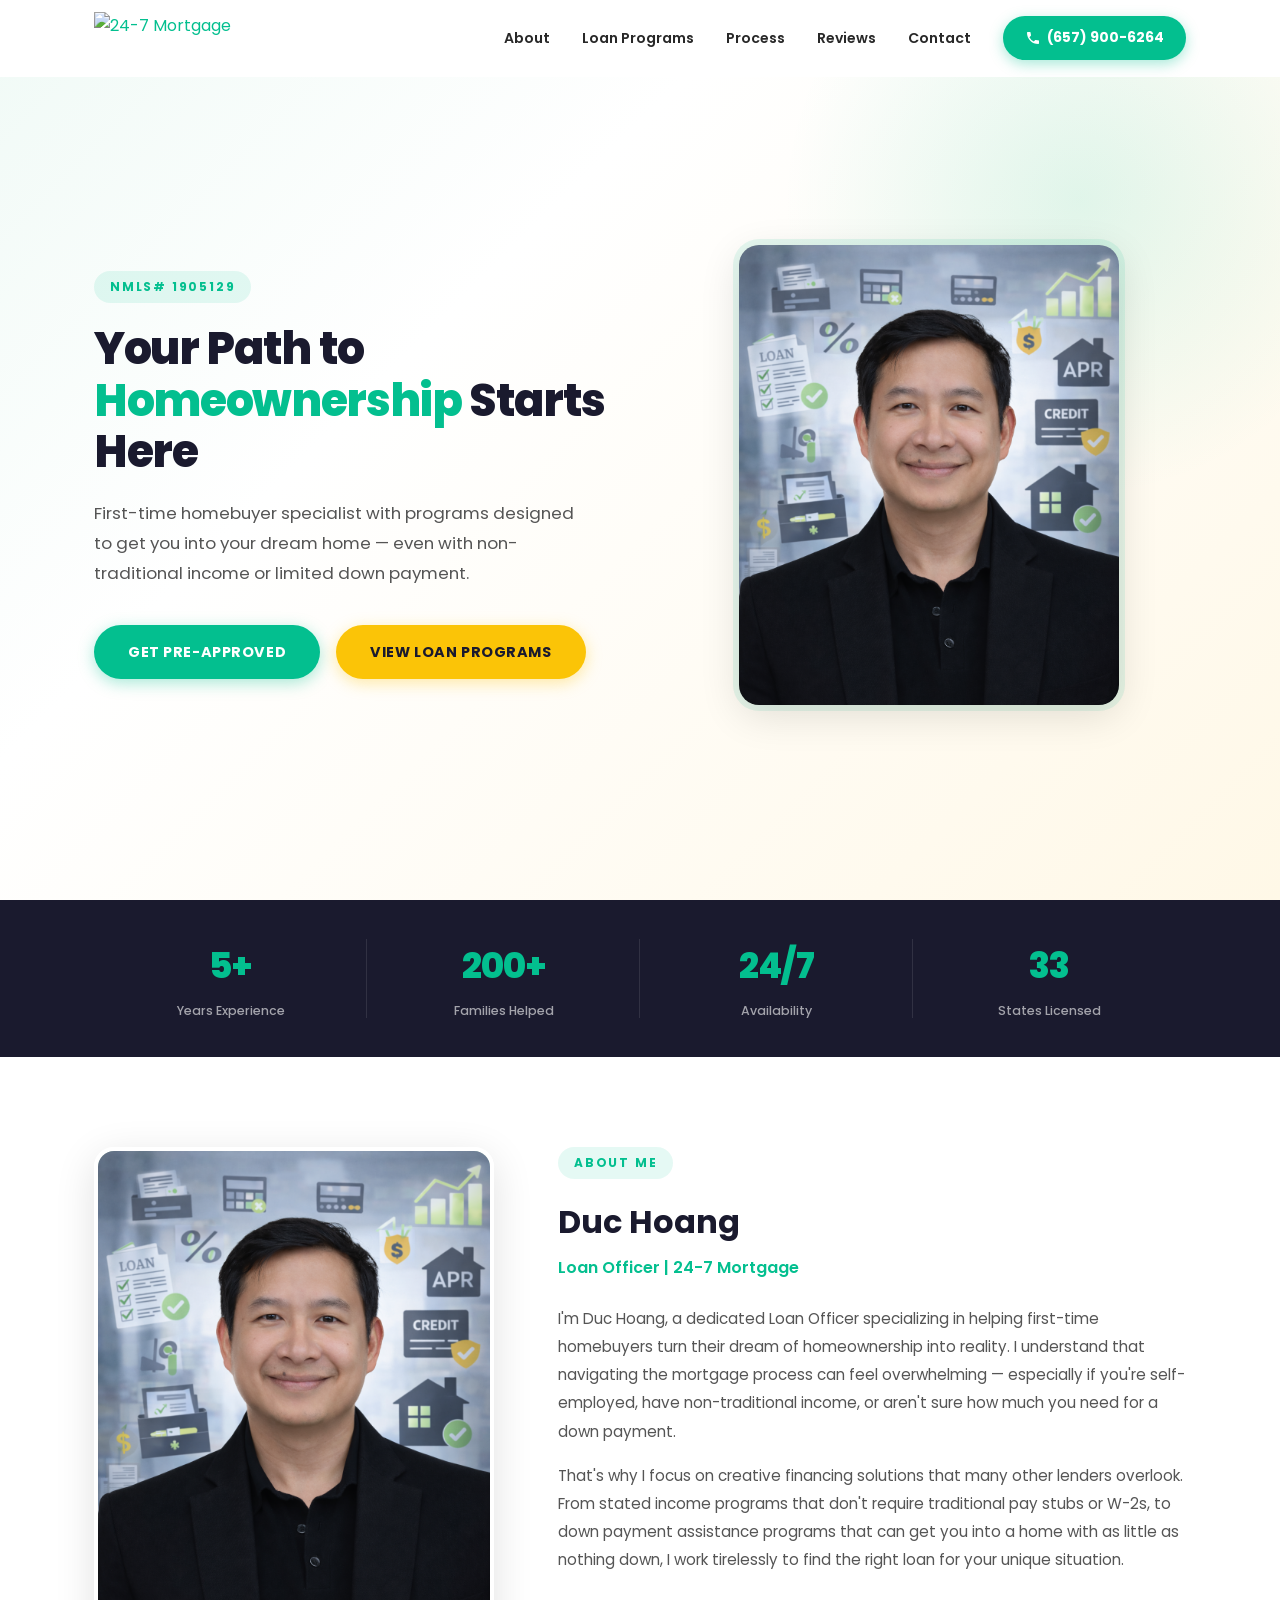
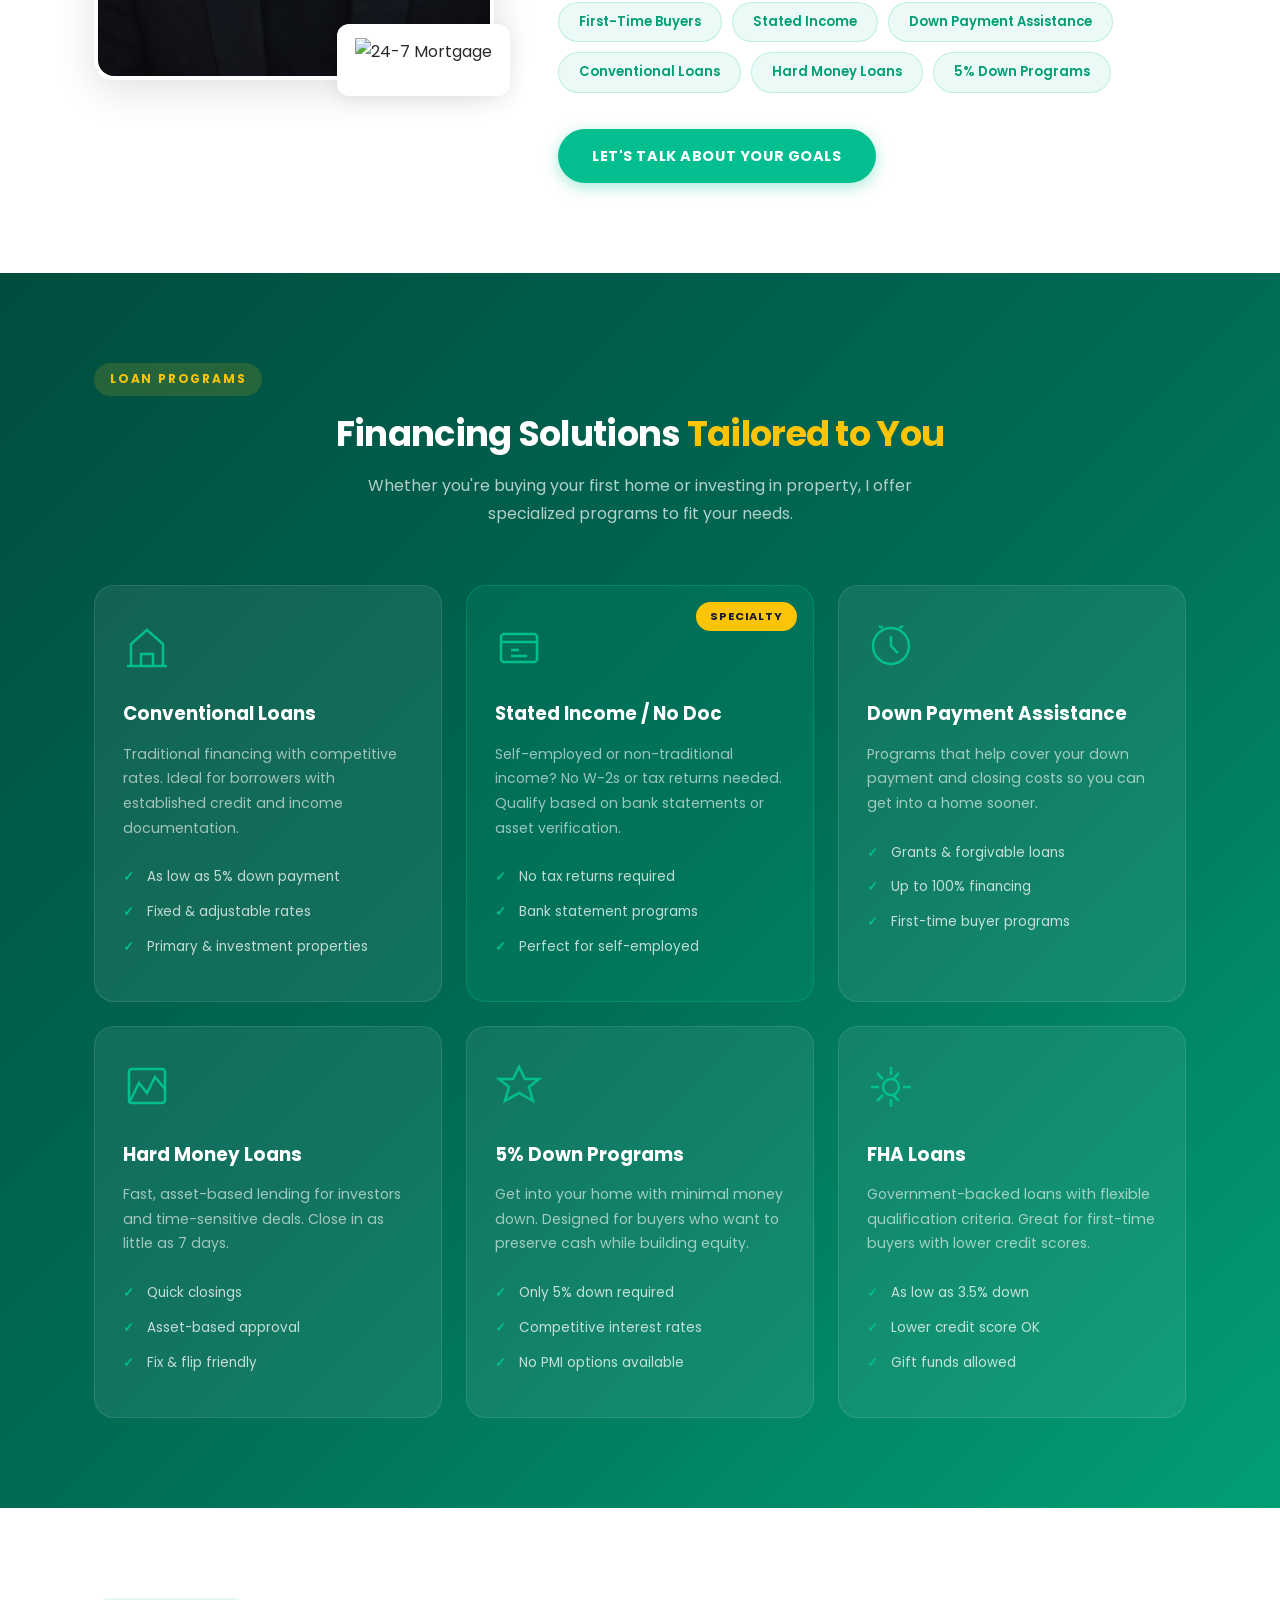
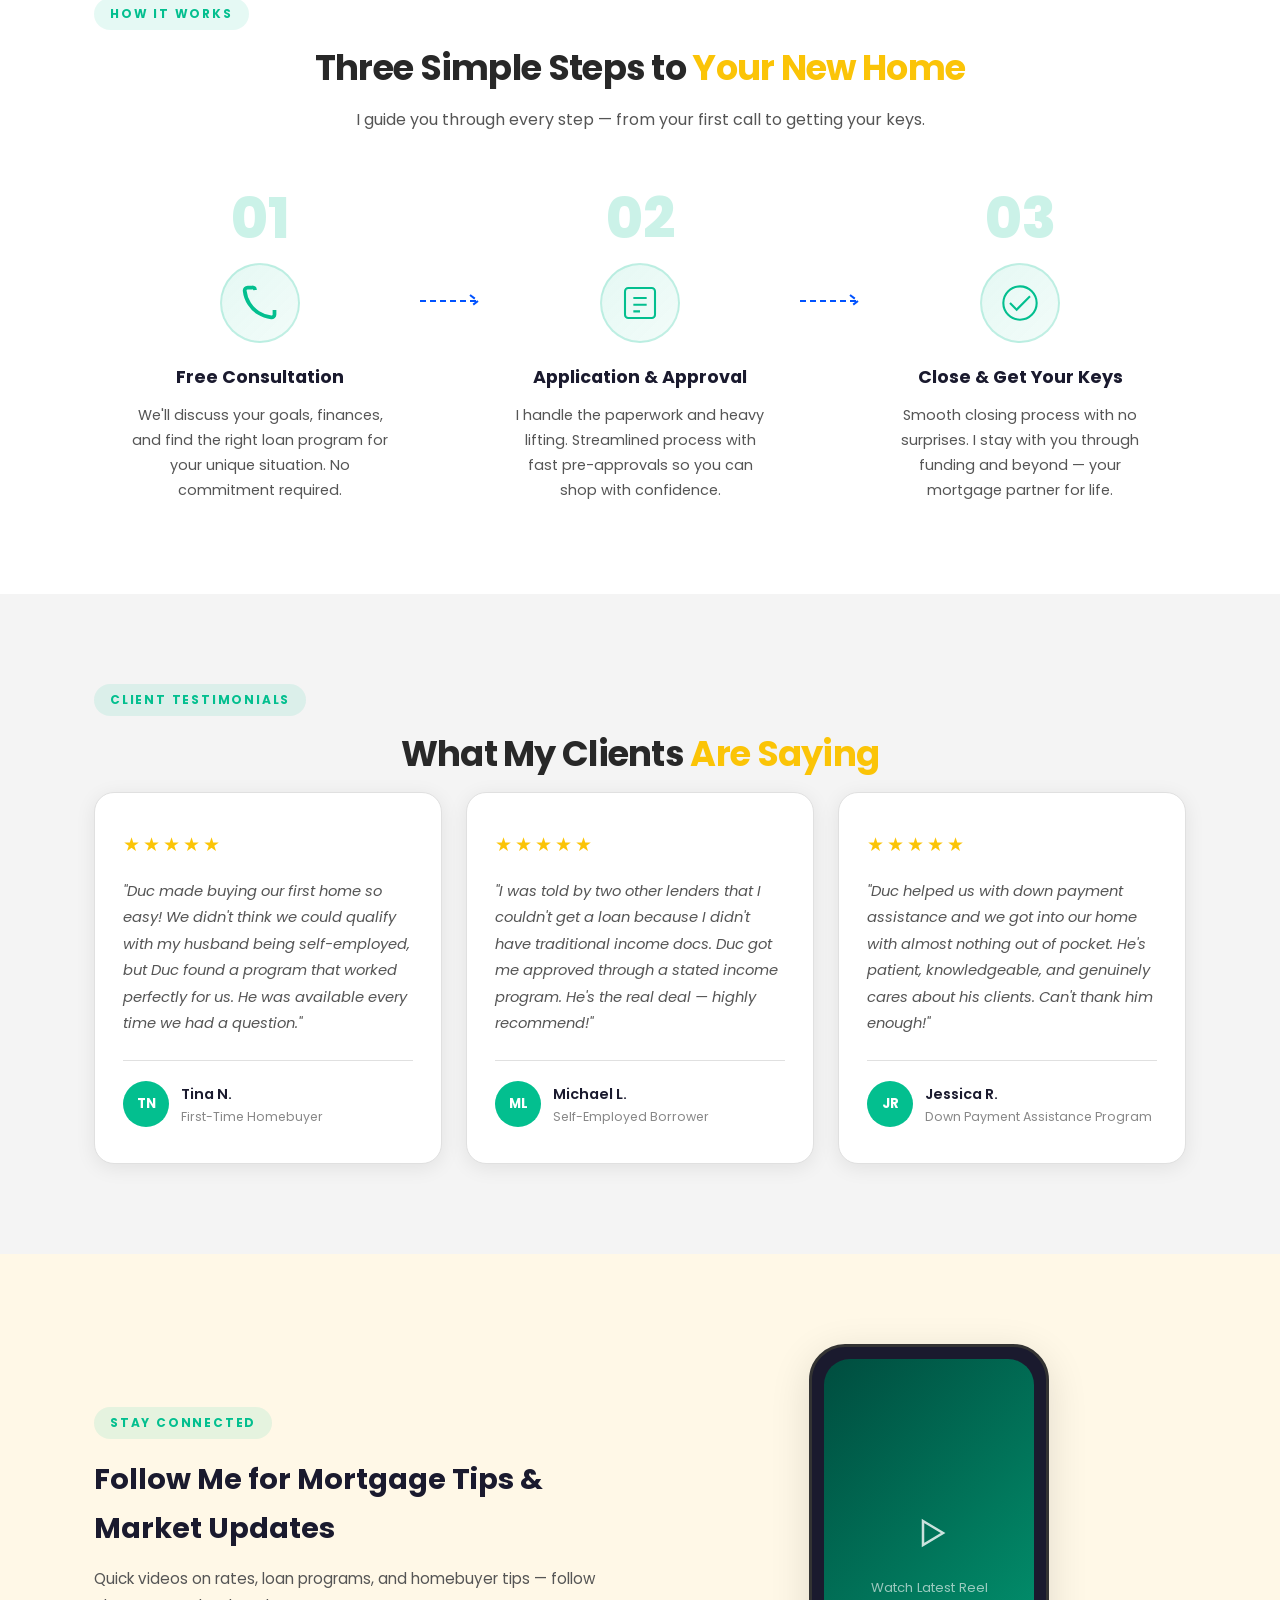
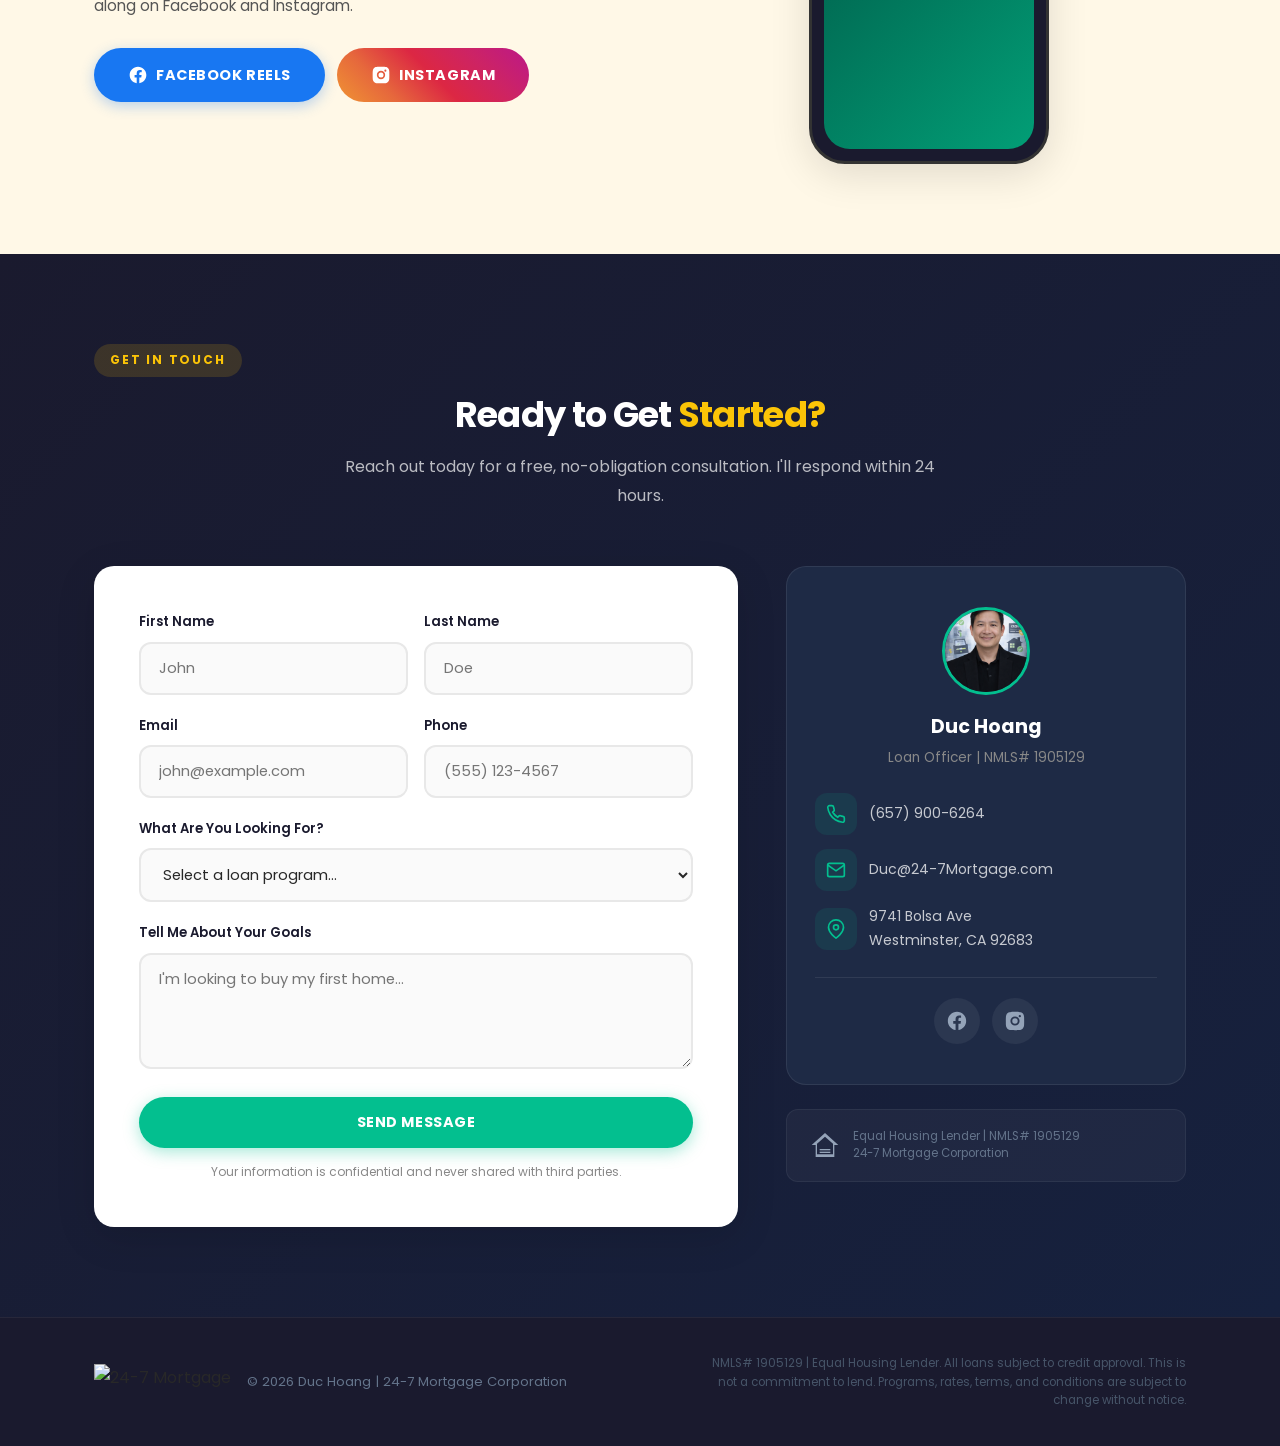
==== commit 54a41d79: "Add 33 licensed states, compliance disclaimers, and legal text - Added Licensed States section with " ====
--- a/index.html
+++ b/index.html
@@ -79,8 +79,8 @@
       </div>
       <div class="stat-divider"></div>
       <div class="stat-item">
-        <span class="stat-number">CA</span>
-        <span class="stat-label">Licensed in California</span>
+        <span class="stat-number">33</span>
+        <span class="stat-label">States Licensed</span>
       </div>
     </div>
   </section>
